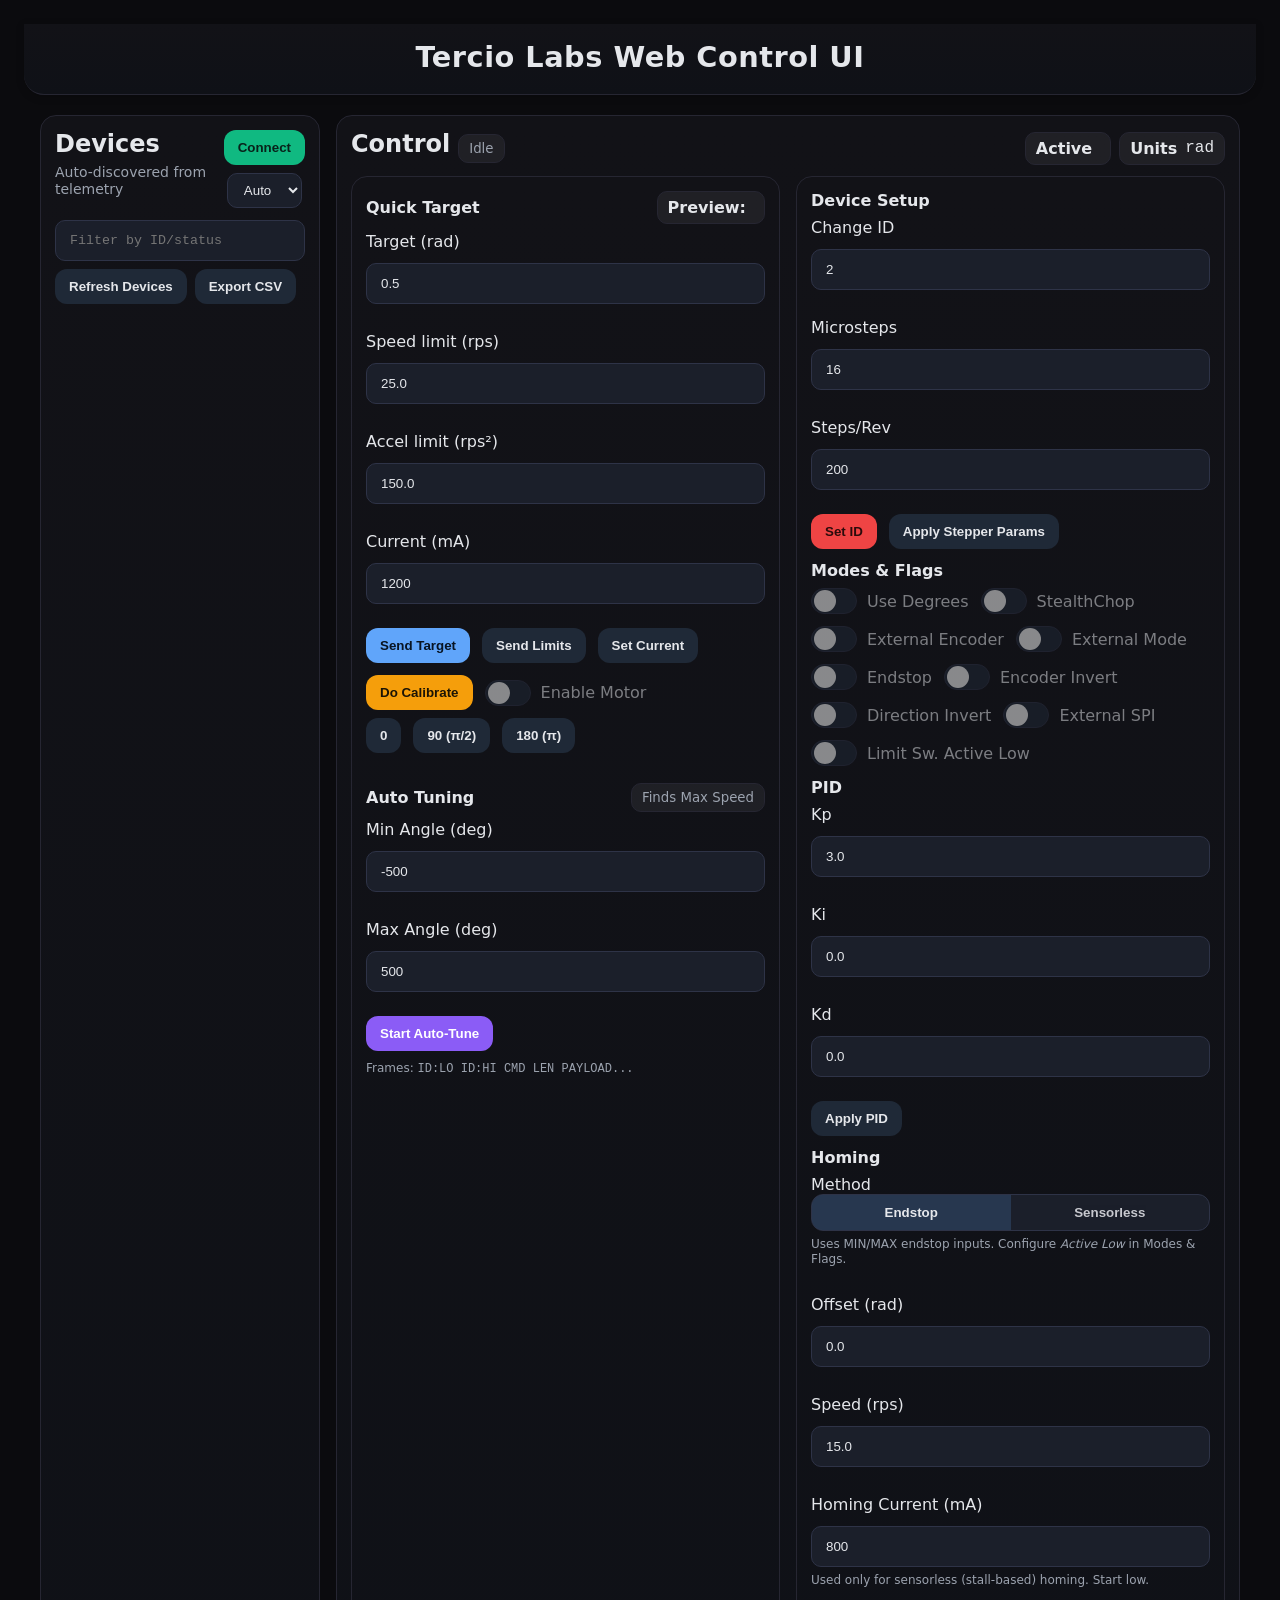
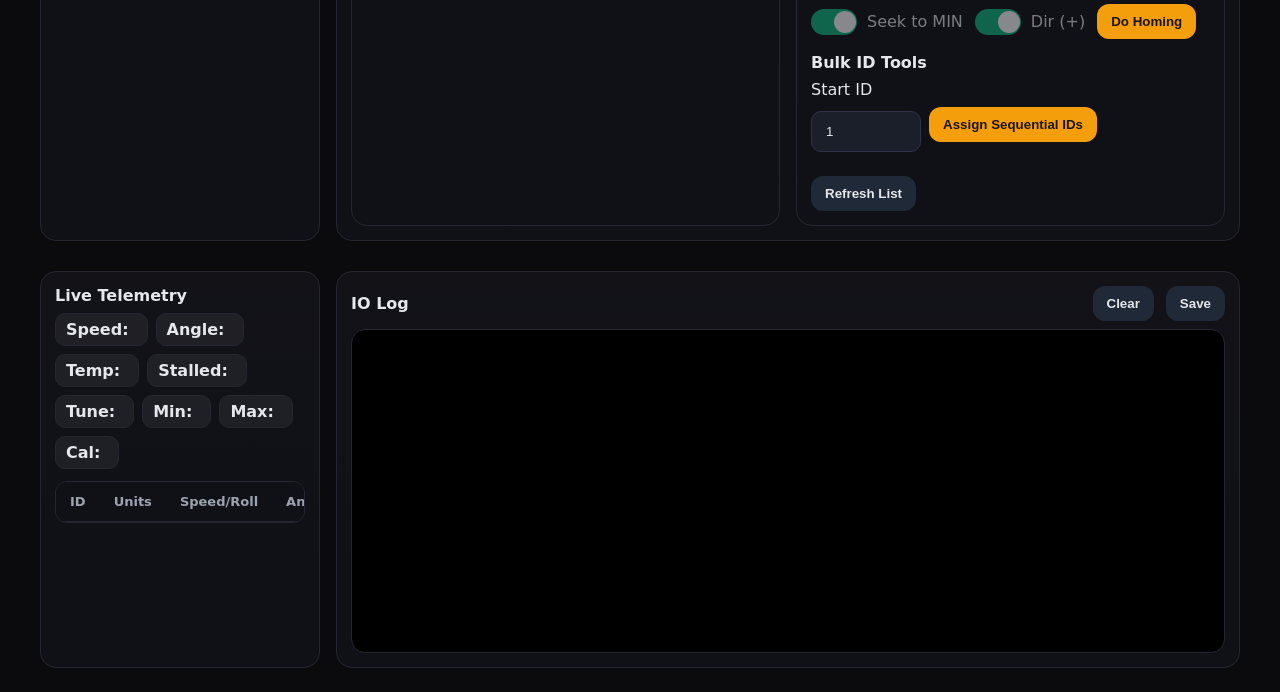
==== Firmware/Web_Server/Index.html @ c132668b "Major organization Update" ====
<!doctype html>
<html>

<head>
  <meta charset="utf-8">
  <title>Tercio Labs Multi-Motor IMU Control</title>
  <meta name="viewport" content="width=device-width,initial-scale=1">
  <style>
    :root {
      --bg: #0b0b0e;
      --fg: #e5e7eb;
      --card: #121217;
      --card2: #0f1117;
      --border: #262632;
      --muted: #9ca3af;
      --accent: #10b981;
      --accent-2: #60a5fa;
      --warn: #f59e0b;
      --danger: #ef4444;
      --purple: #8b5cf6;
      --switch-bg: #1f2937;
      --switch-on: #10b981;
      --switch-knob: #fff;
      --field-bg: #1b1f2a;
      --field-border: #2e3347;
      --btn-secondary-bg: #1f2937;
      --btn-secondary-fg: #e5e7eb;
      --row-bg: #0e111a;
      --log-bg: #000;
      --badge-bg: rgba(255, 255, 255, 0.06);
      --badge-fg: #e5e7eb;
    }

    /* THEME: DARK */
    :root[data-theme="dark"] {
      --bg: #0b0b0e;
      --fg: #e5e7eb;
      --card: #121217;
      --card2: #0f1117;
      --border: #262632;
      --muted: #9ca3af;
      --accent: #10b981;
      --accent-2: #60a5fa;
      --warn: #f59e0b;
      --danger: #ef4444;
      --field-bg: #1b1f2a;
      --field-border: #2e3347;
      --btn-secondary-bg: #1f2937;
      --btn-secondary-fg: #e5e7eb;
      --row-bg: #0e111a;
      --log-bg: #000;
      --badge-bg: rgba(255, 255, 255, 0.06);
      --badge-fg: #e5e7eb;
      --switch-bg: #1f2937;
      --switch-on: #10b981;
      --switch-knob: #fff;
    }

    /* THEME: LIGHT */
    :root[data-theme="light"] {
      --bg: #f7f8fc;
      --fg: #0f172a;
      --card: #ffffff;
      --card2: #f5f7fb;
      --border: #d7deea;
      --muted: #64748b;
      --accent: #059669;
      --accent-2: #2563eb;
      --warn: #d97706;
      --danger: #dc2626;
      --field-bg: #f3f6fb;
      --field-border: #d7deea;
      --btn-secondary-bg: #eef2f7;
      --btn-secondary-fg: #0f172a;
      --row-bg: #ffffff;
      --log-bg: #111;
      --badge-bg: rgba(15, 23, 42, 0.06);
      --badge-fg: #0f172a;
      --switch-bg: #e5e7eb;
      --switch-on: #059669;
      --switch-knob: #fff;
    }

    @media (prefers-color-scheme: light) {
      :root[data-theme="auto"] {
        color-scheme: light;
      }
    }

    @media (prefers-color-scheme: dark) {
      :root[data-theme="auto"] {
        color-scheme: dark;
      }
    }

    * {
      box-sizing: border-box;
    }

    html,
    body {
      max-width: 100%;
      overflow-x: hidden;
    }

    body {
      font-family: system-ui, -apple-system, "Segoe UI", Roboto, Arial;
      background: var(--bg);
      color: var(--fg);
      margin: 0;
      padding: 24px;
    }

    h2 {
      margin: 0 0 8px 0;
    }

    small {
      color: var(--muted);
    }

    .app {
      max-width: 1200px;
      margin: 0 auto;
      display: grid;
      grid-template-columns: 280px 1fr;
      gap: 16px;
    }

    @media (max-width:1024px) {
      .app {
        grid-template-columns: 1fr;
      }
    }

    .card {
      background: linear-gradient(180deg, var(--card), var(--card2));
      border: 1px solid var(--border);
      border-radius: 16px;
      padding: 14px;
    }

    .toolbar {
      display: flex;
      gap: 12px;
      align-items: center;
      flex-wrap: wrap;
    }

    .btn {
      background: var(--accent);
      border: 0;
      color: #08221a;
      padding: 10px 14px;
      border-radius: 12px;
      cursor: pointer;
      font-weight: 600;
    }

    .btn.secondary {
      background: var(--btn-secondary-bg);
      color: var(--btn-secondary-fg);
    }

    .btn.info {
      background: var(--accent-2);
      color: #081422;
    }

    .btn.warn {
      background: var(--warn);
      color: #1b1405;
    }

    .btn.danger {
      background: var(--danger);
      color: #2b0b0b;
    }

    .btn.magic {
      background: var(--purple);
      color: #fff;
    }

    .btn:disabled {
      opacity: .5;
      cursor: not-allowed;
    }

    input,
    select,
    textarea {
      background: var(--field-bg);
      border: 1px solid var(--field-border);
      color: var(--fg);
      border-radius: 10px;
      padding: 12px 14px;
    }

    .mono {
      font-family: ui-monospace, SFMono-Regular, Consolas, Monaco, monospace;
    }

    .split {
      display: grid;
      grid-template-columns: 1fr 1fr;
      gap: 16px;
    }

    @media (max-width:1024px) {
      .split {
        grid-template-columns: 1fr;
      }
    }

    .pill {
      background: var(--badge-bg);
      color: var(--badge-fg);
      border: 1px solid var(--border);
      border-radius: 10px;
      padding: 6px 10px;
      display: inline-flex;
      gap: 8px;
      align-items: center;
    }

    .hint {
      color: var(--muted);
      font-size: 12px;
    }

    .warnbar {
      background: #2a1111;
      border: 1px solid #6b1d1d;
      color: #ffd2d2;
      padding: 10px;
      border-radius: 10px;
      display: flex;
      gap: 10px;
      align-items: center;
      margin-bottom: 8px;
    }

    .warnbar.stall {
      background: #451a1a;
      border-color: #ef4444;
      color: #fca5a5;
      font-weight: bold;
    }

    .hidden {
      display: none !important;
    }

    /* Devices header layout */
    .dev-header2 {
      display: flex;
      justify-content: space-between;
      align-items: flex-start;
      gap: 16px;
      margin-bottom: 12px;
    }

    .dev-header2 .title {
      display: flex;
      flex-direction: column;
      gap: 6px;
    }

    .dev-header2 .title h2 {
      margin: 0;
    }

    .dev-header2 .title .sub {
      color: var(--muted);
      font-size: 14px;
      line-height: 1.2;
    }

    .dev-header2 .controls {
      display: flex;
      flex-direction: column;
      align-items: center;
      gap: 8px;
    }

    .dev-header2 .controls select {
      padding: 8px 12px;
      border-radius: 10px;
    }

    @media (max-width:700px) {
      .dev-header2 {
        flex-direction: column;
        align-items: stretch;
      }

      .dev-header2 .controls {
        flex-wrap: wrap;
      }
    }

    .search {
      display: flex;
      gap: 8px;
      flex-wrap: wrap;
    }

    .dev-list {
      display: flex;
      flex-direction: column;
      gap: 8px;
      max-height: 60vh;
      overflow: auto;
    }

    .dev-item {
      border: 1px solid var(--border);
      background: var(--row-bg);
      border-radius: 12px;
      padding: 10px;
      display: grid;
      grid-template-columns: auto 1fr auto;
      gap: 10px;
      align-items: center;
      cursor: pointer;
    }

    .dev-item.active {
      outline: 2px solid var(--accent);
    }

    .dev-item.stalled {
      outline: 2px solid var(--danger);
    }

    .dev-item:focus {
      outline: 2px solid var(--accent-2);
    }

    .dev-tags {
      display: flex;
      gap: 6px;
      flex-wrap: wrap;
    }

    .tag {
      font-size: 11px;
      padding: 3px 6px;
      border-radius: 999px;
      border: 1px solid var(--border);
      background: var(--badge-bg);
      color: var(--badge-fg);
    }

    .tag.warn {
      border-color: #6b1d1d;
      background: #2a1111;
      color: #ffd2d2;
    }

    .section-title {
      display: flex;
      align-items: center;
      justify-content: space-between;
      margin-bottom: 8px;
      gap: 10px;
    }

    .grid {
      display: grid;
      grid-template-columns: repeat(auto-fit, minmax(220px, 1fr));
      gap: 12px;
    }

    .row {
      display: flex;
      gap: 8px;
      align-items: center;
      flex-wrap: wrap;
    }

    #log {
      background: var(--log-bg);
      border: 1px solid var(--border);
      border-radius: 14px;
      height: 36vh;
      overflow: auto;
      padding: 12px;
      white-space: pre-wrap;
      word-break: break-word;
      overflow-wrap: anywhere;
    }

    .toggle {
      display: flex;
      align-items: center;
      gap: 10px;
      user-select: none;
      cursor: pointer;
    }

    .toggle input {
      position: absolute;
      opacity: 0;
      pointer-events: none;
    }

    .switch {
      width: 46px;
      height: 26px;
      background: var(--switch-bg);
      border: 1px solid var(--field-border);
      border-radius: 999px;
      position: relative;
      transition: .2s;
    }

    .knob {
      width: 22px;
      height: 22px;
      background: #fff;
      border-radius: 50%;
      position: absolute;
      top: 50%;
      left: 2px;
      transform: translateY(-50%);
      transition: left .2s;
    }

    .toggle input:checked+.switch {
      background: var(--switch-on);
      border-color: transparent;
    }

    .toggle input:checked+.switch .knob {
      left: 22px;
    }

    /* Disabled state visual for toggles */
    .gated input:disabled+.switch {
      opacity: 0.5;
      cursor: not-allowed;
    }

    .gated input:disabled+.switch+span {
      opacity: 0.5;
    }

    /* TABLE FIXES */
    .table-container {
      width: 100%;
      overflow-x: auto;
      /* Enable horizontal scroll */
      border: 1px solid var(--border);
      border-radius: 12px;
      background: var(--row-bg);
    }

    table {
      width: 100%;
      border-collapse: separate;
      border-spacing: 0;
      min-width: 800px;
      /* Force width */
    }

    td,
    th {
      font-size: 13px;
      text-align: left;
      padding: 12px 14px;
      border-bottom: 1px solid var(--border);
      white-space: nowrap;
      /* Prevent wrap */
    }

    th {
      background: var(--card2);
      font-weight: 600;
      color: var(--muted);
    }

    tr:last-child td {
      border-bottom: 0;
    }

    tr:hover {
      background: rgba(255, 255, 255, 0.02);
    }

    label:not(.toggle) {
      display: block !important;
      margin: 0 0 16px !important;
    }

    label:not(.toggle) input,
    label:not(.toggle) select,
    label:not(.toggle) textarea {
      display: block;
      width: 100%;
      margin-top: 12px !important;
    }

    .label-inline {
      display: inline;
    }

    .brand-header {
      text-align: center;
      padding: 16px 0 20px 0;
      border-bottom: 1px solid var(--border);
      margin-bottom: 20px;
      background: linear-gradient(180deg, var(--card), var(--card2));
      border-radius: 0 0 20px 20px;
      box-shadow: 0 2px 8px rgba(0, 0, 0, 0.2);
    }

    .brand-header h1 {
      margin: 0;
      font-size: 1.8rem;
      font-weight: 700;
      letter-spacing: 0.5px;
      color: var(--fg);
    }

    /* IMU 3D Visualization */
    .imu-scene {
      width: 200px;
      height: 160px;
      perspective: 800px;
      margin: 20px auto;
      display: flex;
      align-items: center;
      justify-content: center;
      position: relative;
    }

    .cube {
      width: 0;
      height: 0;
      position: absolute;
      top: 50%;
      left: 50%;
      transform-style: preserve-3d;
    }

    .cube-face {
      position: absolute;
      box-sizing: border-box;
      background: #1f2937;
      border: 1px solid #4b5563;
      backface-visibility: hidden;
      display: flex;
      align-items: center;
      justify-content: center;
      color: #9ca3af;
      font-size: 10px;
      box-shadow: inset 0 0 10px rgba(0, 0, 0, 0.5);
    }

    /* Top/Bottom: 120x120 */
    .face-top,
    .face-bottom {
      width: 120px;
      height: 120px;
      margin: -60px 0 0 -60px;
    }

    /* Sides: 120x20 */
    .face-front,
    .face-back,
    .face-left,
    .face-right {
      width: 120px;
      height: 20px;
      margin: -10px 0 0 -60px;
    }

    .face-top {
      transform: rotateX(90deg) translateZ(10px);
      background: #111827;
      border: 1px solid var(--accent);
    }

    .face-bottom {
      transform: rotateX(-90deg) translateZ(10px);
      background: #000;
    }

    .face-front {
      transform: translateZ(60px);
      background: #374151;
    }

    .face-back {
      transform: rotateY(180deg) translateZ(60px);
      background: #374151;
    }

    .face-right {
      transform: rotateY(90deg) translateZ(60px);
      background: #374151;
    }

    .face-left {
      transform: rotateY(-90deg) translateZ(60px);
      background: #374151;
    }

    .face-top::after {
      content: "▲";
      font-size: 40px;
      color: var(--accent);
      opacity: 0.8;
    }

    /* AXIS GIZMO */
    .axis {
      position: absolute;
      top: 0;
      left: 0;
      transform-origin: 0 0;
      pointer-events: none;
    }

    .axis-x {
      width: 150px;
      height: 2px;
      background: #ef4444;
      transform: rotateY(0deg);
    }

    .axis-x::after {
      content: "X";
      color: #ef4444;
      position: absolute;
      right: -15px;
      top: -7px;
      font-weight: bold;
      font-size: 12px;
    }

    .axis-y {
      width: 150px;
      height: 2px;
      background: #10b981;
      transform: rotateY(-90deg);
    }

    .axis-y::after {
      content: "Y";
      color: #10b981;
      position: absolute;
      right: -15px;
      top: -7px;
      font-weight: bold;
      font-size: 12px;
    }

    .axis-z {
      width: 100px;
      height: 2px;
      background: #3b82f6;
      transform: rotateZ(-90deg);
    }

    .axis-z::after {
      content: "Z";
      color: #3b82f6;
      position: absolute;
      right: -15px;
      top: -7px;
      font-weight: bold;
      font-size: 12px;
    }

    .imu-stat-grid {
      display: grid;
      grid-template-columns: repeat(3, 1fr);
      gap: 10px;
      text-align: center;
      margin-top: 20px;
    }

    .imu-stat-box {
      background: var(--badge-bg);
      border: 1px solid var(--border);
      border-radius: 8px;
      padding: 8px;
    }

    .imu-stat-box div:first-child {
      color: var(--muted);
      font-size: 12px;
      margin-bottom: 4px;
    }

    .imu-stat-box div:last-child {
      font-family: monospace;
      font-weight: bold;
      font-size: 14px;
    }

    /* HOMING MODE CARD */
    .seg {
      display: inline-flex;
      border: 1px solid var(--field-border);
      background: var(--field-bg);
      border-radius: 12px;
      overflow: hidden;
      width: 100%;
    }

    .seg button {
      flex: 1;
      padding: 10px 10px;
      border: 0;
      background: transparent;
      color: var(--fg);
      cursor: pointer;
      font-weight: 700;
      opacity: 0.85;
    }

    .seg button.active {
      background: rgba(96, 165, 250, 0.18);
      color: var(--fg);
      opacity: 1;
    }

    .seg-hint {
      margin-top: 6px;
      font-size: 12px;
      color: var(--muted);
      line-height: 1.25;
    }

    .inline-warn {
      margin-top: 10px;
      padding: 10px;
      border-radius: 10px;
      border: 1px solid #6b1d1d;
      background: #2a1111;
      color: #ffd2d2;
      font-size: 12px;
    }
  </style>
</head>

<body>

  <header class="brand-header">
    <h1>Tercio Labs <span>Web Control UI</span></h1>
  </header>

  <div class="app">
    <div class="card">
      <div class="dev-header2">
        <div class="title">
          <h2>Devices</h2>
          <span class="sub">Auto-discovered from telemetry</span>
        </div>
        <div class="controls">
          <button id="btnConnect" class="btn">Connect</button>
          <select id="selTheme" title="Theme">
            <option value="auto">Auto</option>
            <option value="light">Light</option>
            <option value="dark">Dark</option>
          </select>
        </div>
      </div>
      <div class="search">
        <input id="devSearch" placeholder="Filter by ID/status" class="mono" style="flex:1">
        <button id="btnRefreshDevices" class="btn secondary">Refresh Devices</button>
        <button id="btnExport" class="btn secondary">Export CSV</button>
      </div>
      <div id="devList" class="dev-list" style="margin-top:10px"></div>
    </div>

    <div class="card">
      <div class="section-title">
        <div class="row">
          <h2>Control</h2>
          <div id="status" class="pill"><small>Idle</small></div>
        </div>
        <div class="row">
          <div class="pill"><b>Active</b> <span id="activeId" class="mono"></span></div>
          <div id="imuTag" class="pill hidden" style="background:var(--purple); color:#fff">IMU</div>
          <div id="motorUnitsTag" class="pill"><b>Units</b> <span id="activeUnits" class="mono">rad</span></div>
        </div>
      </div>

      <div id="stallWarn" class="warnbar stall hidden">
        <span><b>MOTOR STALLED!</b> Send a new target angle or use Auto-Tune to recover.</span>
      </div>

      <div id="calibWarn" class="warnbar hidden">
        <b> Not calibrated.</b> Run <i>Do Calibrate</i> on this device.
      </div>

      <div class="split" style="margin-top:10px">
        <!-- IMU CONTROLS -->
        <div class="card">
          <div id="imuControls" class="hidden">
            <div class="section-title">
              <h3 style="margin:0;font-size:16px">IMU Orientation</h3>
              <button id="btnImuZero" class="btn info" style="padding:4px 8px; font-size:12px">Zero Orientation</button>
            </div>

            <div class="imu-scene">
              <div class="cube" id="imuCube">
                <div class="cube-face face-front"></div>
                <div class="cube-face face-back"></div>
                <div class="cube-face face-right"></div>
                <div class="cube-face face-left"></div>
                <div class="cube-face face-top"></div>
                <div class="cube-face face-bottom"></div>
                <div class="axis axis-x"></div>
                <div class="axis axis-y"></div>
                <div class="axis axis-z"></div>
              </div>
            </div>

            <div class="imu-stat-grid">
              <div class="imu-stat-box">
                <div>Roll</div>
                <div id="valRoll">0.00</div>
              </div>
              <div class="imu-stat-box">
                <div>Pitch</div>
                <div id="valPitch">0.00</div>
              </div>
              <div class="imu-stat-box">
                <div>Yaw</div>
                <div id="valYaw">0.00</div>
              </div>
              <div class="imu-stat-box">
                <div>Acc X</div>
                <div id="valAx">0.00</div>
              </div>
              <div class="imu-stat-box">
                <div>Acc Y</div>
                <div id="valAy">0.00</div>
              </div>
              <div class="imu-stat-box">
                <div>Acc Z</div>
                <div id="valAz">0.00</div>
              </div>
            </div>
          </div>

          <!-- MOTOR CONTROLS -->
          <div id="motorControls">
            <div class="section-title">
              <h3 style="margin:0;font-size:16px">Quick Target</h3>
              <div class="pill"><b>Preview:</b> <span id="preview" class="mono"></span></div>
            </div>
            <div class="grid">
              <label><span class="label-inline">Target (<span id="targetUnits">rad</span>)</span>
                <input type="number" id="inTarget" step="0.001" value="0.5"></label>

              <label>Speed limit (rps)<input type="number" id="inRps" step="0.01" value="25.0"></label>
              <label>Accel limit (rps²)<input type="number" id="inRps2" step="0.1" value="150.0"></label>
              <label>Current (mA)<input type="number" id="inmA" step="1" value="1200"></label>
            </div>
            <div class="toolbar" style="margin-top:8px">
              <button id="btnSendTarget" class="btn info gated">Send Target</button>
              <button id="btnSendLimits" class="btn secondary gated">Send Limits</button>
              <button id="btnSetCurrent" class="btn secondary gated">Set Current</button>
              <button id="btnCal" class="btn warn gated">Do Calibrate</button>
              <label class="toggle gated"><input id="tglEnable" type="checkbox"><span class="switch"><span
                    class="knob"></span></span><span>Enable Motor</span></label>
            </div>

            <div class="toolbar" style="margin-top:8px">
              <button id="btn0" class="btn secondary gated">0</button>
              <button id="btn90" class="btn secondary gated">90 (π/2)</button>
              <button id="btn180" class="btn secondary gated">180 (π)</button>
            </div>

            <div class="section-title" style="margin-top:20px; border-top:1px solid var--border; padding-top:10px">
              <h3 style="margin:0;font-size:16px">Auto Tuning</h3>
              <div class="pill"><small>Finds Max Speed</small></div>
            </div>
            <div class="grid">
              <label>Min Angle (deg)<input type="number" id="inTuneMin" value="-500"></label>
              <label>Max Angle (deg)<input type="number" id="inTuneMax" value="500"></label>
            </div>
            <div class="toolbar" style="margin-top:8px">
              <button id="btnAutoTune" class="btn magic gated">Start Auto-Tune</button>
            </div>
            <div class="hint" style="margin-top:10px">Frames: <span class="mono">ID:LO ID:HI CMD LEN PAYLOAD...</span>
            </div>
          </div>
        </div>

        <div class="card">
          <div class="section-title">
            <h3 style="margin:0;font-size:16px">Device Setup</h3>
          </div>
          <div class="grid">
            <label>Change ID<input id="newId" type="number" min="0" max="2047" value="2"></label>
            <div class="motor-specific"><label>Microsteps<input id="ms" type="number" min="1" value="16"></label></div>
            <div class="motor-specific"><label>Steps/Rev<input id="spr" type="number" min="1" value="200"></label></div>
          </div>
          <div class="toolbar" style="margin-top:8px">
            <button id="btnApplyID" class="btn danger gated">Set ID</button>
            <button id="btnApplyStepper" class="btn secondary gated motor-specific">Apply Stepper Params</button>
          </div>

          <div class="section-title motor-specific" style="margin-top:12px">
            <h3 style="margin:0;font-size:16px">Modes & Flags</h3>
          </div>
          <div class="toolbar motor-specific" style="flex-wrap:wrap">
            <label class="toggle gated"><input id="tglUnitsDeg" type="checkbox"><span class="switch"><span
                  class="knob"></span></span><span>Use Degrees</span></label>
            <label class="toggle gated"><input id="tglStealth" type="checkbox"><span class="switch"><span
                  class="knob"></span></span><span>StealthChop</span></label>
            <label class="toggle gated"><input id="tglExtEnc" type="checkbox"><span class="switch"><span
                  class="knob"></span></span><span>External Encoder</span></label>
            <label class="toggle gated"><input id="tglExtMode" type="checkbox"><span class="switch"><span
                  class="knob"></span></span><span>External Mode</span></label>
            <label class="toggle gated"><input id="tglEndstop" type="checkbox"><span class="switch"><span
                  class="knob"></span></span><span>Endstop</span></label>
            <label class="toggle gated"><input id="tglEncInvert" type="checkbox"><span class="switch"><span
                  class="knob"></span></span><span>Encoder Invert</span></label>
            <label class="toggle gated"><input id="tglDirInvert" type="checkbox"><span class="switch"><span
                  class="knob"></span></span><span>Direction Invert</span></label>
            <label class="toggle gated"><input id="tglExtSPI" type="checkbox"><span class="switch"><span
                  class="knob"></span></span><span>External SPI</span></label>
            <label class="toggle gated"><input id="tglLimitActiveLow" type="checkbox"><span class="switch"><span
                  class="knob"></span></span><span>Limit Sw. Active Low</span></label>
          </div>

          <div class="section-title motor-specific" style="margin-top:12px">
            <h3 style="margin:0;font-size:16px">PID</h3>
          </div>
          <div class="grid motor-specific">
            <label>Kp<input id="pidKp" type="number" step="0.001" value="3.0"></label>
            <label>Ki<input id="pidKi" type="number" step="0.001" value="0.0"></label>
            <label>Kd<input id="pidKd" type="number" step="0.001" value="0.0"></label>
          </div>
          <div class="toolbar motor-specific" style="margin-top:8px">
            <button id="btnApplyPID" class="btn secondary gated">Apply PID</button>
          </div>

          <div class="section-title motor-specific" style="margin-top:12px">
            <h3 style="margin:0;font-size:16px">Homing</h3>
          </div>
          <div>
            <!-- HOMING UX UPDATE -->
            <div class="grid motor-specific">
              <label>Method
                <div class="seg" role="tablist" aria-label="Homing mode">
                  <button id="homeModeLimit" type="button" class="active" aria-selected="true">Endstop</button>
                  <button id="homeModeSensorless" type="button" aria-selected="false">Sensorless</button>
                </div>
                <div class="seg-hint" id="homeModeHint">
                  Uses MIN/MAX endstop inputs. Configure <i>Active Low</i> in Modes & Flags.
                </div>
              </label>

              <label>Offset (rad)<input id="homeOffset" type="number" step="0.001" value="0.0"></label>
              <label>Speed (rps)<input id="homeSpeed" type="number" step="0.01" value="15.0"></label>

              <!-- NEW homing current -->
              <label id="homeCurrentWrap">Homing Current (mA)
                <input id="homeCurrent" type="number" step="1" min="0" value="800">
                <div class="seg-hint">Used only for sensorless (stall-based) homing. Start low.</div>
              </label>
            </div>

            <div class="toolbar motor-specific" style="flex-wrap:wrap">
              <label class="toggle gated" id="homeUseMinWrap"><input id="homeUseMin" type="checkbox" checked><span
                  class="switch"><span class="knob"></span></span><span>Seek to MIN</span></label>
              <!-- Direction used by wire struct regardless -->
              <label class="toggle gated"><input id="homeDirPlus" type="checkbox" checked><span class="switch"><span
                    class="knob"></span></span><span>Dir (+)</span></label>

              <button id="btnDoHome" class="btn warn gated">Do Homing</button>
            </div>
          </div>

          <div class="section-title" style="margin-top:14px">
            <h3 style="margin:0;font-size:16px">Bulk ID Tools</h3>
          </div>
          <div class="row">
            <label>Start ID <input id="bulkStart" type="number" min="0" max="2047" value="1"
                style="width:110px"></label>
            <button id="btnSequential" class="btn warn">Assign Sequential IDs</button>
            <button id="btnRefreshList" class="btn secondary">Refresh List</button>
          </div>

        </div>
      </div>
    </div>

    <div class="card" style="margin-top:14px">
      <div class="section-title">
        <h3 style="margin:0;font-size:16px">Live Telemetry</h3>
      </div>
      <div class="row">
        <div class="pill"><b>Speed:</b> <span id="tlmSpeed" class="mono"></span></div>
        <div class="pill"><b>Angle:</b> <span id="tlmAngle" class="mono"></span></div>
        <div class="pill"><b>Temp:</b> <span id="tlmTemp" class="mono"></span></div>
        <div class="pill"><b>Stalled:</b> <span id="tlmStalled" class="mono"></span></div>
        <div class="pill"><b>Tune:</b> <span id="tlmTune" class="mono"></span></div>
        <div class="pill"><b>Min:</b> <span id="tlmMin" class="mono"></span></div>
        <div class="pill"><b>Max:</b> <span id="tlmMax" class="mono"></span></div>
        <div class="pill"><b>Cal:</b> <span id="tlmCal" class="mono"></span></div>
      </div>
      <div class="table-container" style="margin-top: 12px;">
        <table>
          <thead>
            <tr>
              <th>ID</th>
              <th>Units</th>
              <th>Speed/Roll</th>
              <th>Angle/Pitch</th>
              <th>Temp/Yaw</th>
              <th>Stalled</th>
              <th>Tune</th>
              <th>Min</th>
              <th>Max</th>
              <th>Cal</th>
              <th>Last seen</th>
            </tr>
          </thead>
          <tbody id="tblBodies"></tbody>
        </table>
      </div>
    </div>

    <div class="card" style="margin-top:14px">
      <div class="section-title">
        <h3 style="margin:0;font-size:16px">IO Log</h3>
        <div class="toolbar">
          <button id="btnClear" class="btn secondary">Clear</button>
          <button id="btnSave" class="btn secondary">Save</button>
        </div>
      </div>
      <div id="log"></div>
    </div>
  </div>

  <script>
    const $ = id => document.getElementById(id);
    const clamp11 = n => Math.max(0, Math.min(0x7FF, n | 0));
    const hex2 = b => b.toString(16).toUpperCase().padStart(2, '0');
    const bytesHex = u8 => Array.from(u8).map(hex2).join(' ');
    // Floats
    const u8 = v => new Uint8Array([v & 0xFF]);
    const u16le = v => new Uint8Array([v & 0xFF, (v >> 8) & 0xFF]);
    const f32le = f => {
      const b = new ArrayBuffer(4);
      new DataView(b).setFloat32(0, Number(f) || 0, true);
      return new Uint8Array(b);
    };

    const CMD = {
      TARGET_ANGLE: 0x01, SET_CURRENT_MA: 0x02, SET_SPEED_LIMIT: 0x03, SET_PID: 0x04,
      SET_ID: 0x05, SET_MICROSTEPS: 0x06, SET_STEALTHCHOP: 0x07, SET_EXT_MODE: 0x08,
      SET_UNITS: 0x09, SET_ENC_INVERT: 0x0A, SET_ENABLED: 0x0B, SET_STEPS_PER_REV: 0x0C,
      DO_CALIBRATE: 0x0D, DO_HOMING: 0x0E, SET_ENDSTOP: 0x0F, SET_EXT_ENCODER: 0x10,
      SET_ACCEL_LIMIT: 0x11, SET_DIR_INVERT: 0x12, SET_EXT_SPI: 0x13, DO_AUTO_TUNE: 0x14,
      SET_LIMITSWITCH_ACTIVELOW: 0x15, // New command
      TELEMETRY: 0x01, IMU_TELEMETRY: 0x02, IMU_SET_ID: 0xA1, RESET_ORIENT: 0xA2
    };

    const TUNESTATES = ["Idle", "Prep", "Fwd", "Bwd", "Inc", "Done"];

    const header = (id, cmd, len) => new Uint8Array([id & 0xFF, (id >> 8) & 0xFF, cmd, len]);

    const frame = {
      target: (id, val) => {
        const p = f32le(val);
        const h = header(id, CMD.TARGET_ANGLE, p.length);
        const o = new Uint8Array(h.length + p.length);
        o.set(h, 0); o.set(p, h.length);
        return o;
      },
      speed: (id, rps) => {
        const p = f32le(rps);
        const h = header(id, CMD.SET_SPEED_LIMIT, p.length);
        const o = new Uint8Array(h.length + p.length);
        o.set(h, 0); o.set(p, h.length);
        return o;
      },
      accel: (id, a) => {
        const p = f32le(a);
        const h = header(id, CMD.SET_ACCEL_LIMIT, p.length);
        const o = new Uint8Array(h.length + p.length);
        o.set(h, 0); o.set(p, h.length);
        return o;
      },
      current: (id, ma) => {
        const p = u16le(ma);
        const h = header(id, CMD.SET_CURRENT_MA, p.length);
        const o = new Uint8Array(h.length + p.length);
        o.set(h, 0); o.set(p, h.length);
        return o;
      },
      // UPDATED ID LOGIC: Handles IMU 3-byte vs Motor 2-byte
      setId: (id, nid, isImu = false) => {
        if (isImu) {
          const p = new Uint8Array(2); // IMU uses 2 byte payload for SetID too usually? 
          // Assuming standard behavior, let's stick to u16le unless IMU is special.
          // Actually in your python code it was u16.
          // Let's use u16le for both to be safe.
          const safe = clamp11(nid);
          const p2 = u16le(safe);
          // IMU cmd A1
          const h = header(id, CMD.IMU_SET_ID, p2.length);
          const o = new Uint8Array(h.length + p2.length);
          o.set(h, 0); o.set(p2, h.length);
          return o;
        } else {
          const p = u16le(clamp11(nid));
          const h = header(id, CMD.SET_ID, p.length);
          const o = new Uint8Array(h.length + p.length);
          o.set(h, 0); o.set(p, h.length);
          return o;
        }
      },
      microsteps: (id, n) => {
        const p = u16le(n);
        const h = header(id, CMD.SET_MICROSTEPS, p.length);
        const o = new Uint8Array(h.length + p.length);
        o.set(h, 0); o.set(p, h.length);
        return o;
      },
      stepsPerRev: (id, n) => {
        const p = u16le(n);
        const h = header(id, CMD.SET_STEPS_PER_REV, p.length);
        const o = new Uint8Array(h.length + p.length);
        o.set(h, 0); o.set(p, h.length);
        return o;
      },
      bool1: (id, cmd, on) => {
        const p = u8(on ? 1 : 0);
        const h = header(id, cmd, p.length);
        const o = new Uint8Array(h.length + p.length);
        o.set(h, 0); o.set(p, h.length);
        return o;
      },
      pid: (id, kp, ki, kd) => {
        const p = new Uint8Array(12);
        p.set(f32le(kp), 0);
        p.set(f32le(ki), 4);
        p.set(f32le(kd), 8);
        const h = header(id, CMD.SET_PID, p.length);
        const o = new Uint8Array(h.length + p.length);
        o.set(h, 0); o.set(p, h.length);
        return o;
      },
      calibrate: (id) => header(id, CMD.DO_CALIBRATE, 0),
      // uint8 useMINTrigger; uint8 sensorlessHoming; uint16 homingCurrent; float offset; uint8 activeLow; float speed; uint8 direction;
      homing: (id, { useMINTrigger, sensorlessHoming, homingCurrent, offset, activeLow, speed, direction }) => {
        const p = new Uint8Array(14);
        p[0] = useMINTrigger ? 1 : 0;
        p[1] = sensorlessHoming ? 1 : 0;
        p.set(u16le(parseInt(homingCurrent, 10) || 0), 2);
        p.set(f32le(offset), 4);
        p[8] = activeLow ? 1 : 0;
        p.set(f32le(speed), 9);
        p[13] = direction ? 1 : 0;
        const h = header(id, CMD.DO_HOMING, p.length);
        const o = new Uint8Array(h.length + p.length);
        o.set(h, 0); o.set(p, h.length);
        return o;
      },
      autoTune: (id, min, max) => {
        const p = new Uint8Array(8);
        p.set(f32le(min), 0);
        p.set(f32le(max), 4);
        const h = header(id, CMD.DO_AUTO_TUNE, p.length);
        const o = new Uint8Array(h.length + p.length);
        o.set(h, 0); o.set(p, h.length);
        return o;
      },
      resetOrient: (id) => header(id, CMD.RESET_ORIENT, 0),
    };

    /* THEME global */
    const selTheme = $('selTheme');
    const THEME_KEY = 'tercio_theme_global';

    const applyTheme = (t) => {
      document.documentElement.setAttribute('data-theme', t);
    };
    const saveTheme = (t) => {
      try { localStorage.setItem(THEME_KEY, t); } catch (e) { }
    };
    const loadTheme = () => {
      try { return localStorage.getItem(THEME_KEY) || 'auto'; } catch (e) { return 'auto'; }
    };

    selTheme.value = loadTheme();
    applyTheme(selTheme.value);

    selTheme.addEventListener('change', () => {
      const t = selTheme.value;
      applyTheme(t);
      saveTheme(t);
    });

    /* UI refs */
    const devListEl = $('devList'), devSearch = $('devSearch');
    const statusEl = $('status'), previewEl = $('preview');
    const activeIdEl = $('activeId'), activeUnitsEl = $('activeUnits'), targetUnitsEl = $('targetUnits');
    const motorUnitsTag = $('motorUnitsTag'), imuTag = $('imuTag');
    const motorControls = $('motorControls'), imuControls = $('imuControls'), imuCube = $('imuCube');

    const inTarget = $('inTarget'), inRps = $('inRps'), inRps2 = $('inRps2'), inmA = $('inmA');
    const inTuneMin = $('inTuneMin'), inTuneMax = $('inTuneMax');
    const tglEnable = $('tglEnable');
    const newIdEl = $('newId'), msEl = $('ms'), sprEl = $('spr');

    const tglUnitsDeg = $('tglUnitsDeg'), tglStealth = $('tglStealth'), tglExtEnc = $('tglExtEnc'),
      tglExtMode = $('tglExtMode'), tglEndstop = $('tglEndstop'), tglEncInvert = $('tglEncInvert'),
      tglDirInvert = $('tglDirInvert'), tglExtSPI = $('tglExtSPI'), tglLimitActiveLow = $('tglLimitActiveLow');

    const pidKp = $('pidKp'), pidKi = $('pidKi'), pidKd = $('pidKd');

    // Homing UI refs updated
    const homeOffset = $('homeOffset'), homeSpeed = $('homeSpeed');
    const homeUseMin = $('homeUseMin');
    const homeDirPlus = $('homeDirPlus');
    const homeCurrent = $('homeCurrent');
    const homeModeLimit = $('homeModeLimit'), homeModeSensorless = $('homeModeSensorless');
    const homeModeHint = $('homeModeHint');
    const homeUseMinWrap = $('homeUseMinWrap');
    const homeCurrentWrap = $('homeCurrentWrap');

    const tlmSpeed = $('tlmSpeed'), tlmAngle = $('tlmAngle'), tlmTemp = $('tlmTemp'),
      tlmMin = $('tlmMin'), tlmMax = $('tlmMax'), tlmCal = $('tlmCal'), tlmStalled = $('tlmStalled'),
      tlmTune = $('tlmTune');
    const tblBodies = $('tblBodies');
    const logEl = $('log');
    const stallWarn = $('stallWarn'), calibWarn = $('calibWarn');

    // IMU Vals
    const valRoll = $('valRoll'), valPitch = $('valPitch'), valYaw = $('valYaw');
    const valAx = $('valAx'), valAy = $('valAy'), valAz = $('valAz');

    const setStatus = (txt) => statusEl.innerHTML = `<small>${txt}</small>`;
    const logLine = (p, buf, color) => {
      const time = new Date().toLocaleTimeString();
      const text = (buf instanceof Uint8Array) ? bytesHex(buf) : String(buf);
      const div = document.createElement('div');
      div.innerHTML = `<span style="color:#9ca3af">[${time}]</span> <b style="color:${color}">${p}</b> ${text}`;
      logEl.appendChild(div);
      logEl.scrollTop = logEl.scrollHeight;
    };
    const logTx = (u8arr) => logLine('->', u8arr, '#60a5fa');
    const logInfo = (t) => logLine('::', t, '#f59e0b');

    /* App state */
    const store = { devices: new Map(), tiles: new Map(), activeId: null, lastCfgReqId: null };

    // Homing mode state
    let homingMode = 'limit'; // 'limit' | 'sensorless'

    function setHomingMode(mode) {
      homingMode = mode;
      const isSensorless = (mode === 'sensorless');

      homeModeLimit.classList.toggle('active', !isSensorless);
      homeModeSensorless.classList.toggle('active', isSensorless);

      homeModeLimit.setAttribute('aria-selected', !isSensorless ? 'true' : 'false');
      homeModeSensorless.setAttribute('aria-selected', isSensorless ? 'true' : 'false');

      homeUseMinWrap.classList.toggle('hidden', isSensorless); // not relevant for sensorless UX
      homeCurrentWrap.classList.toggle('hidden', !isSensorless); // only relevant for sensorless

      homeModeHint.innerHTML = isSensorless
        ? `Uses stall detection. Homing current is applied during seek.`
        : `Uses MIN/MAX endstop inputs. Configure <i>Active Low</i> in Modes & Flags.`;
    }

    homeModeLimit.addEventListener('click', () => setHomingMode('limit'));
    homeModeSensorless.addEventListener('click', () => setHomingMode('sensorless'));
    setHomingMode('limit');

    /* Tiles */
    function makeTile(id, st) {
      const root = document.createElement('div');
      root.className = 'dev-item';
      root.tabIndex = 0;
      root.dataset.id = String(id);
      root.setAttribute('role', 'button');
      root.setAttribute('aria-selected', 'false');
      root.innerHTML = `
      <div class="mono" id="txt">0x${id.toString(16).toUpperCase()}</div>
      <div class="dev-tags">
        <span class="tag unit">${st.units === 1 ? 'deg' : 'rad'}</span>
        <span class="tag spd">${(st.speed != null ? st.speed.toFixed(2) : '--')}</span>
        <span class="tag ang">${(st.angle != null ? st.angle.toFixed(2) : '--')}</span>
        <span class="tag tmp">T:${(st.temp != null ? st.temp.toFixed(1) : '--')}</span>
        <span class="tag cal ${!st.cal ? 'warn' : ''}">${st.cal ? 'CAL' : 'UNCAL'}</span>
      </div>
      <div class="mono ts" style="opacity:.7">${st.ts ? new Date(st.ts).toLocaleTimeString() : '--'}</div>
    `;
      const focus = () => setActive(id);
      root.onclick = focus;
      root.onkeydown = (e) => { if (e.key === 'Enter') { e.key; e.preventDefault(); focus(); } };
      devListEl.appendChild(root);

      const fields = {
        root,
        unit: root.querySelector('.unit'),
        spd: root.querySelector('.spd'),
        ang: root.querySelector('.ang'),
        tmp: root.querySelector('.tmp'),
        cal: root.querySelector('.cal'),
        ts: root.querySelector('.ts'),
        idtxt: root.querySelector('#txt')
      };
      store.tiles.set(id, fields);
      return fields;
    }

    function updateTile(id, st) {
      let t = store.tiles.get(id);
      if (!t) t = makeTile(id, st);

      const isImu = (st.type === 'imu');
      if (isImu) {
        if (t.unit) t.unit.textContent = "IMU";
        if (t.spd) t.spd.textContent = `R:${st.roll != null ? st.roll.toFixed(1) : '--'}`;
        if (t.ang) t.ang.textContent = `P:${st.pitch != null ? st.pitch.toFixed(1) : '--'}`;
        if (t.tmp) t.tmp.textContent = `Y:${st.yaw != null ? st.yaw.toFixed(1) : '--'}`;

        const tempVal = st.imuTemp != null ? st.imuTemp : st.temp;
        if (t.cal) {
          t.cal.textContent = `T:${tempVal != null ? tempVal.toFixed(1) : '--'}`;
          t.cal.classList.remove('warn');
        }
      } else {
        if (t.unit) t.unit.textContent = (st.units === 1) ? 'deg' : 'rad';
        if (t.spd) t.spd.textContent = `spd:${(st.speed != null ? st.speed.toFixed(2) : '--')}`;
        if (t.ang) t.ang.textContent = `ang:${(st.angle != null ? st.angle.toFixed(2) : '--')}`;
        if (t.tmp) t.tmp.textContent = `T:${(st.temp != null ? st.temp.toFixed(1) : '--')}`;
        if (t.cal) {
          t.cal.textContent = st.cal ? 'CAL' : 'UNCAL';
          t.cal.classList.toggle('warn', !st.cal);
        }
        t.root.classList.toggle('stalled', !!st.stalled);
      }

      if (t.ts) t.ts.textContent = st.ts ? new Date(st.ts).toLocaleTimeString() : '--';

      const act = (store.activeId === id);
      t.root.classList.toggle('active', act);
      t.root.setAttribute('aria-selected', act ? 'true' : 'false');
    }

    function syncFormFromState(id, fullSync = false) {
      const st = store.devices.get(id);
      if (!st || st.type === 'imu') return;

      const isDeg = (st.units === 1);
      const u = tglUnitsDeg;
      if (u) { u.indeterminate = false; u.checked = isDeg; }

      const fl = st.flags ?? 0;
      const FL = { ENCINV: 0x01, DIRINV: 0x02, STEALTH: 0x04, EXTMODE: 0x08, ENDSTOP: 0x10, EXTENC: 0x20, CAL: 0x40, EXTSPI: 0x80, ACTIVELOW: 0x100 };

      const setCB = (el, on) => {
        if (el && document.activeElement !== el) {
          el.indeterminate = false;
          el.checked = !!on;
        }
      };

      setCB(tglStealth, fl & FL.STEALTH);
      setCB(tglExtEnc, fl & FL.EXTENC);
      setCB(tglExtMode, fl & FL.EXTMODE);
      setCB(tglEndstop, fl & FL.ENDSTOP);
      setCB(tglEncInvert, fl & FL.ENCINV);
      setCB(tglDirInvert, fl & FL.DIRINV);
      setCB(tglExtSPI, fl & FL.EXTSPI);
      setCB(tglLimitActiveLow, fl & FL.ACTIVELOW);

      if (fullSync) {
        const setVal = (el, v) => {
          if (el && v != null) {
            if (document.activeElement === el) return;
            el.value = String(v);
          }
        };

        setVal(msEl, st.microsteps);
        setVal(sprEl, st.stepsPerRev);
        setVal(inmA, st.currentmA);
        if (st.maxRPS != null) setVal(inRps, st.maxRPS.toFixed(2).replace('.00', '').replace('.0', ''));
        if (st.maxRPS2 != null) setVal(inRps2, st.maxRPS2.toFixed(1).replace('.00', '').replace('.0', ''));

        if (st.kp != null) setVal(pidKp, st.kp.toFixed(3).replace('.000', '').replace('.0', ''));
        if (st.ki != null) setVal(pidKi, st.ki.toFixed(3).replace('.000', '').replace('.0', ''));
        if (st.kd != null) setVal(pidKd, st.kd.toFixed(3).replace('.000', '').replace('.0', ''));
      }

      activeUnitsEl.textContent = isDeg ? 'deg' : 'rad';
      targetUnitsEl.textContent = isDeg ? 'deg' : 'rad';
      btn90.textContent = isDeg ? '90' : 'π/2';
      btn180.textContent = isDeg ? '180' : 'π';
    }

    function renderActive() {
      const st = store.devices.get(store.activeId);
      activeIdEl.textContent = (store.activeId !== null) ? `0x${store.activeId.toString(16).toUpperCase()}` : '--';

      if (!st) {
        motorControls.classList.add('hidden');
        imuControls.classList.add('hidden');
        document.querySelectorAll('.motor-specific').forEach(el => el.classList.add('hidden'));
        return;
      }

      const isImu = (st && st.type === 'imu');

      if (isImu) {
        motorControls.classList.add('hidden');
        imuControls.classList.remove('hidden');
        imuTag.classList.remove('hidden');
        motorUnitsTag.classList.add('hidden');
        document.querySelectorAll('.motor-specific').forEach(el => el.classList.add('hidden'));

        const r = st.roll || 0, p = st.pitch || 0, y = st.yaw || 0;
        valRoll.textContent = r.toFixed(2);
        valPitch.textContent = p.toFixed(2);
        valYaw.textContent = y.toFixed(2);
        valAx.textContent = (st.ax || 0).toFixed(2);
        valAy.textContent = (st.ay || 0).toFixed(2);
        valAz.textContent = (st.az || 0).toFixed(2);

        imuCube.style.transform = `rotateX(${p}deg) rotateZ(${y * -1}deg) rotateY(${r}deg)`;

        // Clear motor fields
        tlmSpeed.textContent = "--"; tlmAngle.textContent = "--";
        const tempVal = st.imuTemp != null ? st.imuTemp : st.temp;
        tlmTemp.textContent = (tempVal != null ? tempVal.toFixed(1) : "--");
        tlmMin.textContent = "--"; tlmMax.textContent = "--";
        tlmCal.textContent = "--"; tlmStalled.textContent = "--"; tlmTune.textContent = "--";
        stallWarn.classList.add('hidden');
      } else {
        motorControls.classList.remove('hidden');
        imuControls.classList.add('hidden');
        imuTag.classList.add('hidden');
        motorUnitsTag.classList.remove('hidden');
        document.querySelectorAll('.motor-specific').forEach(el => el.classList.remove('hidden'));

        const units = st ? (st.units || 0) : 0;
        activeUnitsEl.textContent = (units === 1) ? 'deg' : 'rad';
        targetUnitsEl.textContent = (units === 1) ? 'deg' : 'rad';
        btn90.textContent = (units === 1) ? '90' : 'π/2';
        btn180.textContent = (units === 1) ? '180' : 'π';

        tlmSpeed.textContent = (st && st.speed != null) ? st.speed.toFixed(4) : '--';
        tlmAngle.textContent = (st && st.angle != null) ? st.angle.toFixed(4) : '--';
        tlmTemp.textContent = (st && st.temp != null) ? st.temp.toFixed(1) : '--';

        tlmMin.textContent = (st && st.min != null) ? (st.min ? 'YES' : 'NO') : '--';
        tlmMax.textContent = (st && st.max != null) ? (st.max ? 'YES' : 'NO') : '--';
        tlmCal.textContent = (st) ? (st.cal ? 'YES' : 'NO') : '--';

        const isStalled = !!(st && st.stalled);
        tlmStalled.textContent = isStalled ? 'YES' : 'NO';
        tlmStalled.style.color = isStalled ? '#ef4444' : 'inherit';
        stallWarn.classList.toggle('hidden', !isStalled);

        const tuneVal = st ? (st.tuneState || 0) : 0;
        const tuneStr = TUNESTATES[tuneVal] || String(tuneVal);
        tlmTune.textContent = tuneStr;
        tlmTune.style.color = (tuneVal !== 0) ? '#60a5fa' : 'inherit';
      }
    }

    function renderTable() {
      const ids = [...store.devices.keys()].sort((a, b) => a - b);
      tblBodies.innerHTML = '';
      ids.forEach(id => {
        const s = store.devices.get(id);
        const tr = document.createElement('tr');
        const td = (v) => { const el = document.createElement('td'); el.textContent = v; return el; };
        const tdHTML = (h) => { const el = document.createElement('td'); el.innerHTML = h; return el; };

        tr.appendChild(td(id));
        if (s.type === 'imu') {
          tr.appendChild(td("deg")); // IMU always deg
          tr.appendChild(td(`R: ${(s.roll || 0).toFixed(2)}`));
          tr.appendChild(td(`P: ${(s.pitch || 0).toFixed(2)}`));
          tr.appendChild(td(`Y: ${(s.yaw || 0).toFixed(2)}`));
          tr.appendChild(td('--'));
          tr.appendChild(td('--'));
          tr.appendChild(td('--'));
          tr.appendChild(td('--'));
          tr.appendChild(td('--'));
        } else {
          tr.appendChild(td(s.units === 1 ? 'deg' : 'rad'));
          tr.appendChild(td(s.speed != null ? s.speed.toFixed(3) : '--'));
          tr.appendChild(td(s.angle != null ? s.angle.toFixed(3) : '--'));
          tr.appendChild(td(s.temp != null ? s.temp.toFixed(1) : '--'));

          if (s.stalled) tr.appendChild(tdHTML(`<b style="color:#ef4444">YES</b>`));
          else tr.appendChild(td('NO'));

          const ts = s.tuneState || 0;
          if (ts !== 0) tr.appendChild(tdHTML(`<b style="color:#60a5fa">${TUNESTATES[ts] || ts}</b>`));
          else tr.appendChild(td('Idle'));

          tr.appendChild(td(s.min != null ? (s.min ? 'YES' : 'NO') : '--'));
          tr.appendChild(td(s.max != null ? (s.max ? 'YES' : 'NO') : '--'));
          tr.appendChild(td(s.cal ? 'YES' : 'NO'));
        }
        tr.appendChild(td(s.ts ? new Date(s.ts).toLocaleTimeString() : '--'));
        tblBodies.appendChild(tr);
      });
    }

    function gate() {
      const gatedEls = document.querySelectorAll('.gated input, .gated select, .gated button, .gated textarea');
      const st = store.devices.get(store.activeId);

      if (!st) {
        gatedEls.forEach(el => el.disabled = true);
        calibWarn.classList.add('hidden');
        return;
      }

      if (st.type === 'imu') {
        gatedEls.forEach(el => el.disabled = true);
        calibWarn.classList.add('hidden');
        return;
      }

      // Motor logic
      const ok = !!(st && st.cal);
      gatedEls.forEach(el => el.disabled = !ok);
      calibWarn.classList.toggle('hidden', !(!store.activeId || ok));
    }

    function filterList() {
      const q = devSearch.value.trim().toLowerCase();
      for (const [id, t] of store.tiles) {
        const st = store.devices.get(id);
        const txt = `${id} ${st.type} ${st.cal ? 'calibrated' : 'not'} ${st.stalled ? 'stalled' : ''}`;
        t.root.style.display = (!q || txt.toLowerCase().includes(q)) ? '' : 'none';
      }
    }

    function refreshListDevices() {
      const ids = [...store.devices.keys()].sort((a, b) => a - b);
      ids.forEach(id => {
        const st = store.devices.get(id);
        if (!store.tiles.has(id)) makeTile(id, st);
        else updateTile(id, st);
      });
      filterList();
    }

    function setActive(id) {
      if (!store.devices.has(id)) return;
      store.activeId = id;
      for (const [tid, t] of store.tiles) {
        const act = (tid === id);
        t.root.classList.toggle('active', act);
        t.root.setAttribute('aria-selected', act ? 'true' : 'false');
      }
      syncFormFromState(id, true);
      renderActive();
      gate();
      preview();
    }

    function preview() {
      if (store.activeId === null) { previewEl.textContent = '--'; return; }
      const id = store.activeId;
      const val = parseFloat(inTarget.value) || 0;
      previewEl.textContent = bytesHex(frame.target(id, val));
    }

    const AXIS_CFG_SIZE = 36;
    function parseTelemetryPayload(canArbId, u8arr) {
      if (u8arr.length < AXIS_CFG_SIZE + 20) return null;
      const dv = new DataView(u8arr.buffer, u8arr.byteOffset, u8arr.byteLength);

      let o = 0;
      o += 4; // crc32
      const microsteps = dv.getUint16(o, true); o += 2;
      const stepsPerRev = dv.getUint16(o, true); o += 2;
      const units = dv.getUint8(o); o += 1;
      // Updated flag parsing (uint16)
      const flags = dv.getUint16(o, true); o += 2;
      const currentmA = dv.getUint16(o, true); o += 2;
      const maxRPS = dv.getFloat32(o, true); o += 4;
      const maxRPS2 = dv.getFloat32(o, true); o += 4;
      const kp = dv.getFloat32(o, true); o += 4;
      const ki = dv.getFloat32(o, true); o += 4;
      const kd = dv.getFloat32(o, true); o += 4;
      const payloadCanId = dv.getUint16(o, true); o += 2;

      const speed = dv.getFloat32(o, true); o += 4;
      const angle = dv.getFloat32(o, true); o += 4;
      const target = dv.getFloat32(o, true); o += 4;
      const temp = dv.getFloat32(o, true); o += 4;
      const stalled = dv.getUint8(o) !== 0; o += 1;
      const tuneState = dv.getUint8(o); o += 1;
      const min = dv.getUint8(o) !== 0; o += 1;
      const max = dv.getUint8(o) !== 0; o += 1;

      // Check CAL flag (bit 6 => 0x40)
      const cal = (flags & 0x40) !== 0;

      return {
        id: payloadCanId, units, speed, angle, target, temp,
        stalled, tuneState, min, max, cal, flags,
        microsteps, stepsPerRev, currentmA, maxRPS, maxRPS2, kp, ki, kd
      };
    }

    function parseImuTelemetry(canArbId, u8arr) {
      // 7 floats = 28 bytes
      if (u8arr.length < 28) return null;
      const dv = new DataView(u8arr.buffer, u8arr.byteOffset, u8arr.byteLength);

      const roll = dv.getFloat32(0, true);
      const pitch = dv.getFloat32(4, true);
      const yaw = dv.getFloat32(8, true);
      const ax = dv.getFloat32(12, true);
      const ay = dv.getFloat32(16, true);
      const az = dv.getFloat32(20, true);
      const temp = dv.getFloat32(24, true);

      if (!isFinite(roll) || !isFinite(pitch) || !isFinite(yaw)) return null;

      return { id: canArbId, roll, pitch, yaw, ax, ay, az, temp };
    }

    /* Web Serial */
    let port = null, reader = null, rxBuf = new Uint8Array(0);
    let writer = null, writeQueue = Promise.resolve();

    btnConnect.onclick = async () => {
      try {
        if (!('serial' in navigator)) { setStatus("Use Chrome/Edge."); return; }
        if (port) {
          try { if (writer) { await writer.close().catch(() => { }); } } catch (e) { }
          try { writer.releaseLock(); } catch (e) { }
          writer = null;
          reader?.releaseLock();
          await port.close();
          port = null;
          setStatus("Disconnected");
          btnConnect.textContent = "Connect";
          logInfo("Disconnected");
          return;
        }
        port = await navigator.serial.requestPort();
        await port.open({ baudRate: 115200 });
        writer = port.writable.getWriter();

        setStatus("Connected");
        btnConnect.textContent = "Disconnect";
        logInfo("Connected");
        devSearch.value = ""; filterList();

        reader = port.readable.getReader();
        while (true) {
          const { value, done } = await reader.read();
          if (done) break;
          if (value) {
            appendBuf(value);
          }
        }
      } catch (e) {
        navigator.serial.addEventListener("disconnect", (e) => {
          if (e.port === port) btnConnect.click();
        });
        setStatus("Connect failed: " + (e?.message || e));
      }
    };

    async function sendBytes(u8arr) {
      if (!port || !writer) return;
      writeQueue = writeQueue.then(async () => {
        try {
          await writer.write(u8arr);
          logTx(u8arr);
        } catch (e) {
          const msg = String(e?.message || e);
          if (msg.includes("WritableStream is locked")) return;
          setStatus("Write failed: " + msg);
        }
      });
      return writeQueue;
    }

    function appendBuf(chunk) {
      const m = new Uint8Array(rxBuf.length + chunk.length);
      m.set(rxBuf, 0); m.set(chunk, rxBuf.length);
      rxBuf = m;
      processBuf();
    }

    function processBuf() {
      // Header: ID_LO(1), ID_HI(1), CMD(1), LEN(1) -> 4 bytes
      while (rxBuf.length >= 4) {
        const id = rxBuf[0] | (rxBuf[1] << 8);
        const cmd = rxBuf[2];
        const len = rxBuf[3];
        const total = 4 + len;
        if (rxBuf.length < total) return;

        const payload = rxBuf.subarray(4, 4 + len);

        if (cmd === CMD.TELEMETRY) {
          const p = parseTelemetryPayload(id, payload);
          if (p) {
            const prev = store.devices.get(p.id);
            const isNew = !store.devices.has(p.id);
            const prevTune = prev ? (prev.tuneState || 0) : 0;
            const tuneFinished = (p.tuneState === 5) && (prevTune !== 5) && (prevTune !== 0); // Done=5

            const st = { ...prev, type: 'motor', ...p, ts: Date.now() };
            store.devices.set(p.id, st);
            updateTile(p.id, st);

            if (store.activeId === p.id) {
              if (tuneFinished) {
                logInfo(`Auto-Tune complete for ID ${p.id}. Syncing UI.`);
                syncFormFromState(p.id, true);
              }
              renderActive();
              if (!tuneFinished) {
                // Soft sync - update checkboxes/status without overwriting typed inputs unless needed
                syncFormFromState(p.id, false);
              }
            }

            if (store.activeId === null && isNew) {
              if (store.activeId === null) setActive(p.id);
            }

            if (store.activeId === p.id) {
              syncFormFromState(p.id, true);
              renderActive();
              renderTable();
              gate();
            }
          }
        }
        else if (cmd === CMD.IMU_TELEMETRY) {
          const imu = parseImuTelemetry(id, payload);
          if (imu) {
            const prev = store.devices.get(imu.id);
            const st = { ...prev, type: 'imu', ...imu, ts: Date.now() };
            store.devices.set(imu.id, st);
            updateTile(imu.id, st);

            if (store.activeId === null) setActive(imu.id);
            else if (store.activeId === imu.id) renderActive();
            renderTable();
            gate();
          }
        }

        rxBuf = rxBuf.subarray(total);
      }
    }

    /* Buttons & inputs */
    btnRefreshDevices.onclick = refreshListDevices;
    btnRefreshList.onclick = refreshListDevices;

    devSearch.addEventListener('input', filterList);
    inTarget.addEventListener('input', preview);

    btn0.onclick = () => { inTarget.value = "0"; preview(); };
    btn90.onclick = () => {
      const st = store.devices.get(store.activeId);
      const isDeg = (st && st.units === 1);
      inTarget.value = isDeg ? "90" : (Math.PI / 2).toFixed(3);
      preview();
    };
    btn180.onclick = () => {
      const st = store.devices.get(store.activeId);
      const isDeg = (st && st.units === 1);
      inTarget.value = isDeg ? "180" : Math.PI.toFixed(3);
      preview();
    };

    btnSendTarget.onclick = () => {
      if (store.activeId === null) return;
      const st = store.devices.get(store.activeId);
      if (st && st.type === 'imu') return;
      sendBytes(frame.target(store.activeId, parseFloat(inTarget.value) || 0));
    };
    btnSendLimits.onclick = () => {
      if (store.activeId === null) return;
      const st = store.devices.get(store.activeId);
      if (st && st.type === 'imu') return;
      const id = store.activeId;
      sendBytes(frame.speed(id, parseFloat(inRps.value) || 0));
      sendBytes(frame.accel(id, parseFloat(inRps2.value) || 0));
    };
    btnSetCurrent.onclick = () => {
      if (store.activeId === null) return;
      const st = store.devices.get(store.activeId);
      if (st && st.type === 'imu') return;
      sendBytes(frame.current(store.activeId, parseInt(inmA.value, 10) || 0));
    };
    btnCal.onclick = () => {
      if (store.activeId === null) return;
      const st = store.devices.get(store.activeId);
      if (st && st.type === 'imu') return;
      sendBytes(frame.calibrate(store.activeId));
    };
    btnAutoTune.onclick = () => {
      if (store.activeId === null) return;
      const st = store.devices.get(store.activeId);
      if (st && st.type === 'imu') return;
      sendBytes(frame.autoTune(store.activeId, parseFloat(inTuneMin.value) || 0, parseFloat(inTuneMax.value) || 0));
      setStatus("Auto-Tune started...");
    };

    btnImuZero.onclick = () => {
      if (store.activeId === null) return;
      const st = store.devices.get(store.activeId);
      if (st && st.type === 'imu') {
        sendBytes(frame.resetOrient(store.activeId));
        logInfo("Sent Zero Orientation to IMU");
      }
    };

    tglEnable.onchange = () => {
      if (store.activeId === null) return;
      const st = store.devices.get(store.activeId);
      if (st && st.type === 'imu') { tglEnable.checked = false; return; }
      sendBytes(frame.bool1(store.activeId, CMD.SET_ENABLED, tglEnable.checked));
    };

    btnApplyID.onclick = () => {
      if (store.activeId === null) return;
      const st = store.devices.get(store.activeId);
      const oldId = store.activeId;
      const nid = clamp11(parseInt(newIdEl.value, 10) || 0);
      if (nid === oldId) return;

      const isImu = (st && st.type === 'imu');
      sendBytes(frame.setId(oldId, nid, isImu));

      const dev = store.devices.get(oldId);
      store.devices.delete(oldId);
      store.devices.set(nid, dev);
      const tile = store.tiles.get(oldId);
      if (tile) {
        tile.root.dataset.id = String(nid);
        tile.idtxt.textContent = '0x' + nid.toString(16).toUpperCase();
        store.tiles.delete(oldId);
        store.tiles.set(nid, tile);
      }
      setActive(nid);
    };

    btnApplyStepper.onclick = () => {
      if (store.activeId === null) return;
      const st = store.devices.get(store.activeId);
      if (st && st.type === 'imu') return;
      const id = store.activeId;
      sendBytes(frame.microsteps(id, parseInt(msEl.value, 10) || 16));
      sendBytes(frame.stepsPerRev(id, parseInt(sprEl.value, 10) || 200));
    };

    tglUnitsDeg.onchange = () => {
      if (store.activeId === null) return;
      const st = store.devices.get(store.activeId);
      if (st && st.type === 'imu') { tglUnitsDeg.checked = false; return; }
      sendBytes(frame.bool1(store.activeId, CMD.SET_UNITS, tglUnitsDeg.checked));
      renderActive();
    };

    tglStealth.onchange = () => {
      if (store.activeId === null) return;
      const st = store.devices.get(store.activeId);
      if (st && st.type === 'imu') { tglStealth.checked = false; return; }
      sendBytes(frame.bool1(store.activeId, CMD.SET_STEALTHCHOP, tglStealth.checked));
    };
    tglExtEnc.onchange = () => {
      if (store.activeId === null) return;
      const st = store.devices.get(store.activeId);
      if (st && st.type === 'imu') { tglExtEnc.checked = false; return; }
      sendBytes(frame.bool1(store.activeId, CMD.SET_EXT_ENCODER, tglExtEnc.checked));
    };
    tglExtMode.onchange = () => {
      if (store.activeId === null) return;
      const st = store.devices.get(store.activeId);
      if (st && st.type === 'imu') { tglExtMode.checked = false; return; }
      sendBytes(frame.bool1(store.activeId, CMD.SET_EXT_MODE, tglExtMode.checked));
    };
    tglEndstop.onchange = () => {
      if (store.activeId === null) return;
      const st = store.devices.get(store.activeId);
      if (st && st.type === 'imu') { tglEndstop.checked = false; return; }
      sendBytes(frame.bool1(store.activeId, CMD.SET_ENDSTOP, tglEndstop.checked));
    };
    tglEncInvert.onchange = () => {
      if (store.activeId === null) return;
      const st = store.devices.get(store.activeId);
      if (st && st.type === 'imu') { tglEncInvert.checked = false; return; }
      sendBytes(frame.bool1(store.activeId, CMD.SET_ENC_INVERT, tglEncInvert.checked));
    };
    tglDirInvert.onchange = () => {
      if (store.activeId === null) return;
      const st = store.devices.get(store.activeId);
      if (st && st.type === 'imu') { tglDirInvert.checked = false; return; }
      sendBytes(frame.bool1(store.activeId, CMD.SET_DIR_INVERT, tglDirInvert.checked));
    };
    tglExtSPI.onchange = () => {
      if (store.activeId === null) return;
      const st = store.devices.get(store.activeId);
      if (st && st.type === 'imu') { tglExtSPI.checked = false; return; }
      sendBytes(frame.bool1(store.activeId, CMD.SET_EXT_SPI, tglExtSPI.checked));
      const dev = store.devices.get(store.activeId);
      dev.extSpi = tglExtSPI.checked;
      store.devices.set(store.activeId, dev);
    };
    tglLimitActiveLow.onchange = () => {
      if (store.activeId === null) return;
      const st = store.devices.get(store.activeId);
      if (st && st.type === 'imu') { tglLimitActiveLow.checked = false; return; }
      sendBytes(frame.bool1(store.activeId, CMD.SET_LIMITSWITCH_ACTIVELOW, tglLimitActiveLow.checked));
    };

    btnApplyPID.onclick = () => {
      if (store.activeId === null) return;
      const st = store.devices.get(store.activeId);
      if (st && st.type === 'imu') return;
      sendBytes(frame.pid(store.activeId, parseFloat(pidKp.value) || 0, parseFloat(pidKi.value) || 0, parseFloat(pidKd.value) || 0));
    };

    // UPDATED HOMING SEND: uses new HomingWire fields
    btnDoHome.onclick = () => {
      if (store.activeId === null) return;
      const st = store.devices.get(store.activeId);
      if (st && st.type === 'imu') return;

      const isSensorless = (homingMode === 'sensorless');
      const isGlobalActiveLow = tglLimitActiveLow.checked;

      const params = {
        useMINTrigger: isSensorless ? 0 : (homeUseMin.checked ? 1 : 0),
        sensorlessHoming: isSensorless ? 1 : 0,
        homingCurrent: isSensorless ? (parseInt(homeCurrent.value, 10) || 0) : 0,
        offset: parseFloat(homeOffset.value) || 0,
        activeLow: isGlobalActiveLow ? 1 : 0,
        speed: parseFloat(homeSpeed.value) || 0,
        direction: homeDirPlus.checked ? 1 : 0
      };
      sendBytes(frame.homing(store.activeId, params));
    };

    btnSequential.onclick = async () => {
      const ids = [...store.devices.keys()].sort((a, b) => a - b);
      const start = clamp11(parseInt(bulkStart.value, 10) || 1);
      for (let i = 0; i < ids.length; ++i) {
        const cur = ids[i];
        const target = clamp11(start + i);
        const dev = store.devices.get(cur);
        if (!dev || dev.type === 'imu') continue;
        if (cur === target) continue;

        await sendBytes(frame.setId(cur, target));

        const st = store.devices.get(cur);
        store.devices.delete(cur);
        store.devices.set(target, st);
        const tile = store.tiles.get(cur);
        if (tile) {
          tile.root.dataset.id = String(target);
          tile.idtxt.textContent = '0x' + target.toString(16).toUpperCase();
          store.tiles.delete(cur);
          store.tiles.set(target, tile);
        }
      }
      refreshListDevices();
      setStatus("Sequential IDs applied.");
    };

    btnClear.onclick = () => logEl.textContent = "";
    btnSave.onclick = () => {
      const lines = Array.from(logEl.children).map(el => el.textContent);
      const blob = new Blob([lines.join("\n")], { type: "text/plain" });
      const url = URL.createObjectURL(blob);
      const a = document.createElement('a'); a.href = url; a.download = "canlog.txt"; a.click();
      URL.revokeObjectURL(url);
    };

    btnExport.onclick = () => {
      const rows = [["id", "type", "units", "speed", "angle_or_yaw", "temp", "min", "max", "stalled", "cal", "last_seen"]];
      [...store.devices.keys()].sort((a, b) => a - b).forEach(id => {
        const s = store.devices.get(id);
        const type = s.type;
        if (s.type === 'imu') {
          const tempVal = s.imuTemp != null ? s.imuTemp : s.temp;
          rows.push([id, type, "deg", "", s.yaw ?? "", tempVal ?? "", "", "", "", "", s.ts ? new Date(s.ts).toISOString() : ""]);
        } else {
          rows.push([
            id, type, s.units === 1 ? "deg" : "rad",
            s.speed ?? "", s.angle ?? "", s.temp ?? "",
            s.min ?? "", s.max ?? "", s.stalled ? "YES" : "NO", s.cal ? 1 : 0,
            s.ts ? new Date(s.ts).toISOString() : ""
          ]);
        }
      });
      const csv = rows.map(r => r.map(x => String(x)).join(",")).join("\n");
      const blob = new Blob([csv], { type: "text/csv" });
      const url = URL.createObjectURL(blob);
      const a = document.createElement('a'); a.href = url; a.download = "devices.csv"; a.click();
      URL.revokeObjectURL(url);
    };

    // Initial paint
    renderTable();
    gate();
  </script>
</body>

</html>
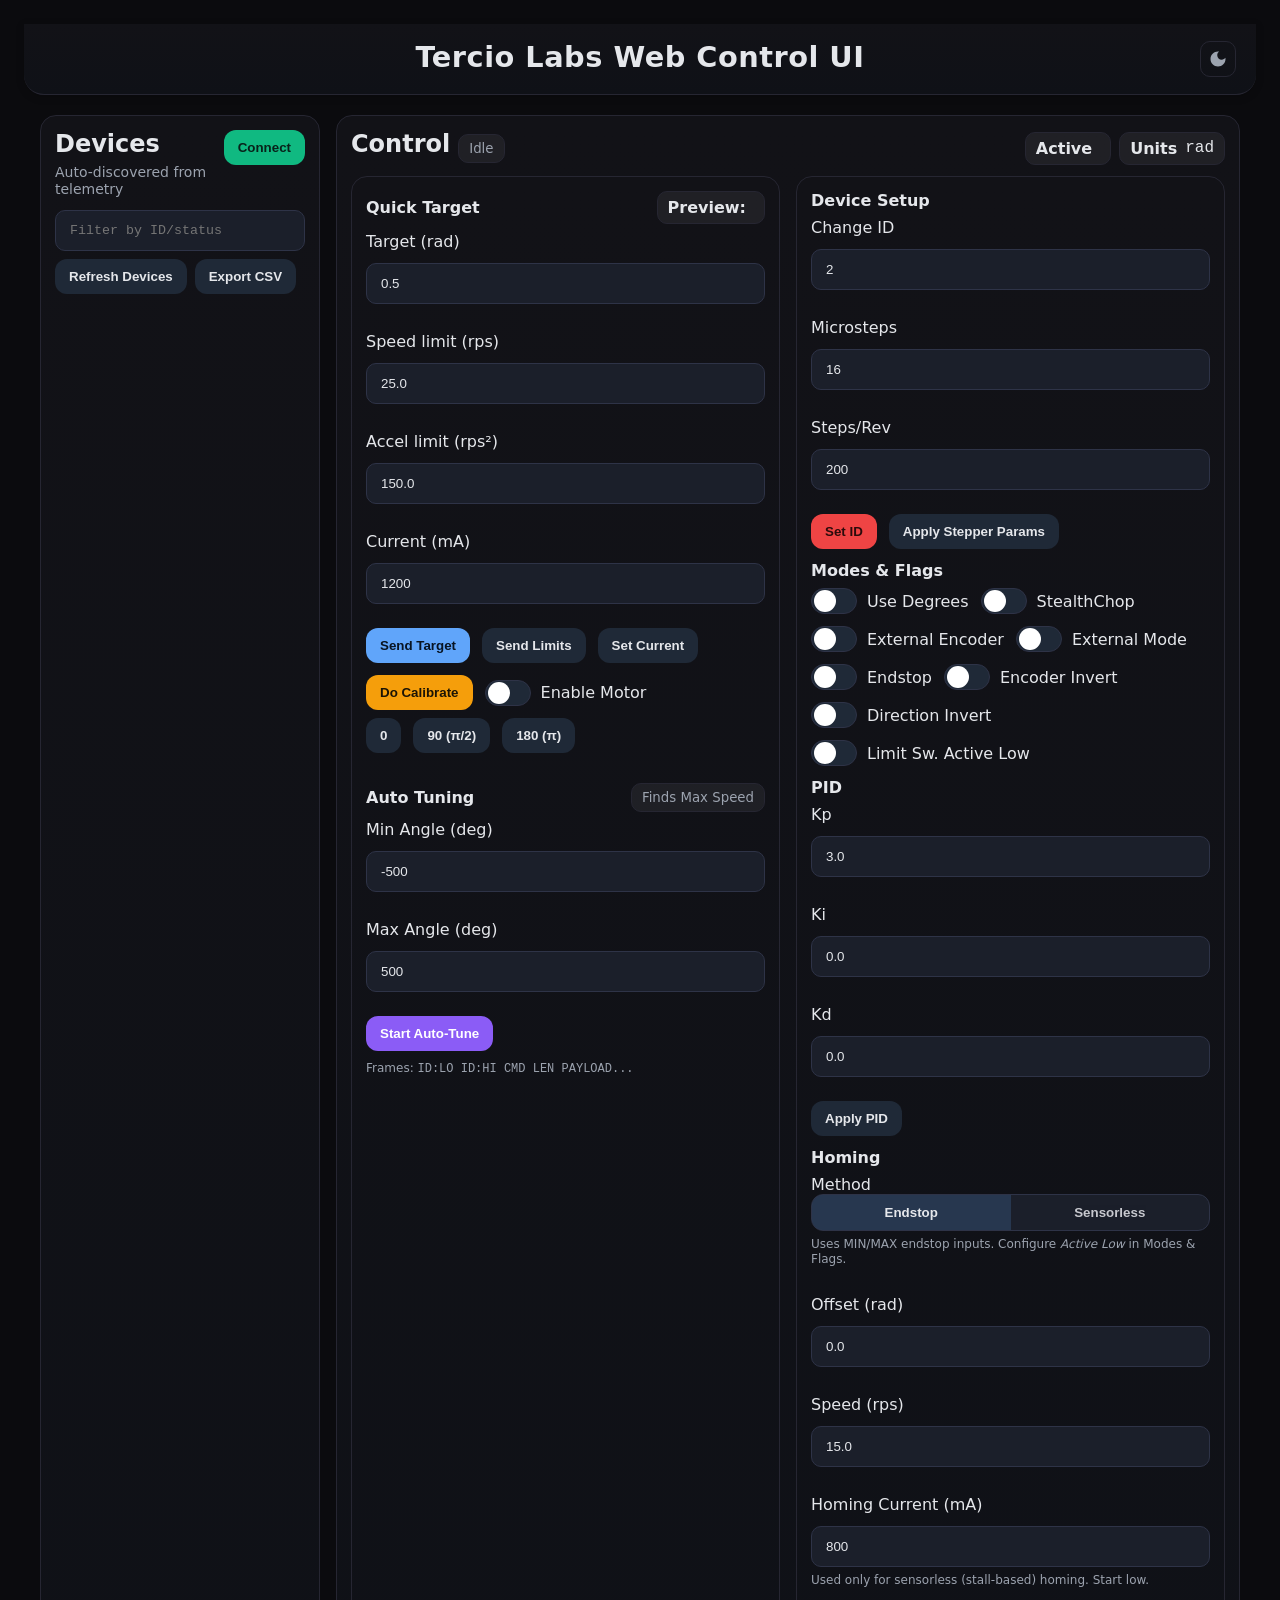
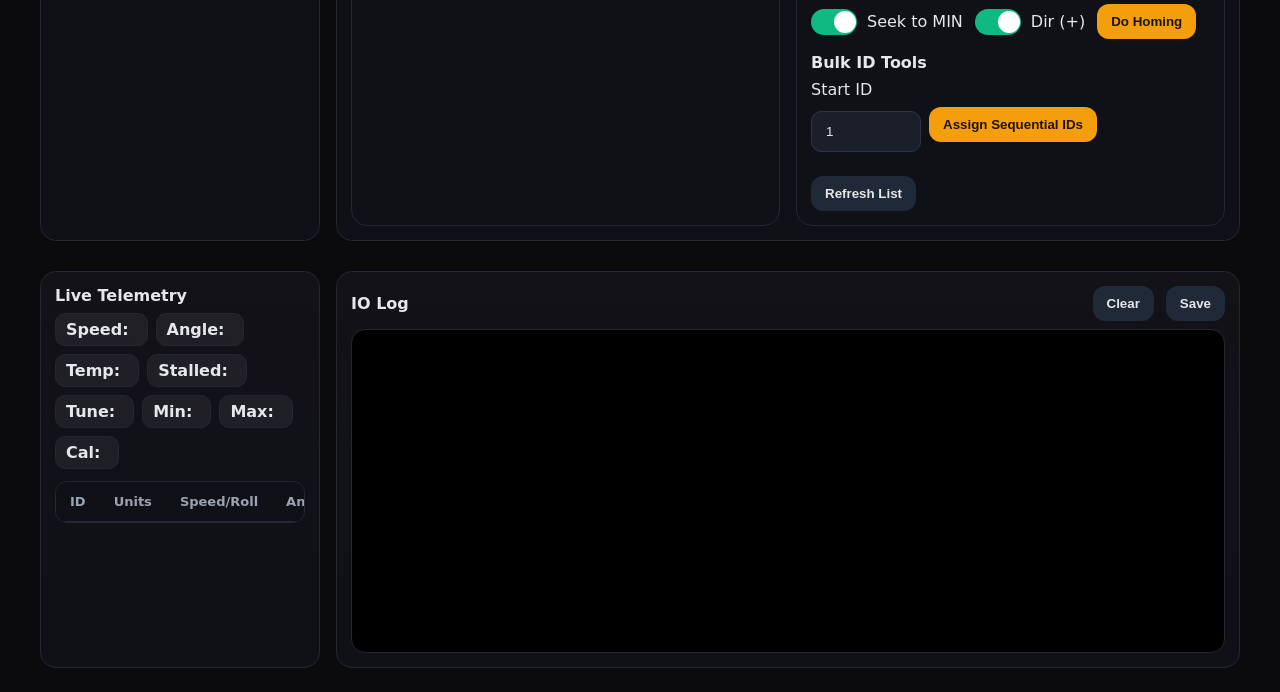
==== commit 6f37db50: "Major changes." ====
--- a/Firmware/Web_Server/Index.html
+++ b/Firmware/Web_Server/Index.html
@@ -284,11 +284,6 @@
       gap: 8px;
     }
 
-    .dev-header2 .controls select {
-      padding: 8px 12px;
-      border-radius: 10px;
-    }
-
     @media (max-width:700px) {
       .dev-header2 {
         flex-direction: column;
@@ -514,6 +509,7 @@
       background: linear-gradient(180deg, var(--card), var(--card2));
       border-radius: 0 0 20px 20px;
       box-shadow: 0 2px 8px rgba(0, 0, 0, 0.2);
+      position: relative;
     }
 
     .brand-header h1 {
@@ -522,6 +518,36 @@
       font-weight: 700;
       letter-spacing: 0.5px;
       color: var(--fg);
+    }
+
+    /* New Theme Button */
+    .theme-btn {
+      position: absolute;
+      top: 50%;
+      right: 20px;
+      transform: translateY(-50%);
+      background: transparent;
+      border: 1px solid var(--border);
+      color: var(--muted);
+      width: 36px;
+      height: 36px;
+      border-radius: 10px;
+      cursor: pointer;
+      display: flex;
+      align-items: center;
+      justify-content: center;
+      transition: all 0.2s;
+    }
+
+    .theme-btn:hover {
+      color: var(--fg);
+      background: var(--badge-bg);
+    }
+
+    .theme-btn svg {
+      width: 20px;
+      height: 20px;
+      fill: currentColor;
     }
 
     /* IMU 3D Visualization */
@@ -752,6 +778,13 @@
 
   <header class="brand-header">
     <h1>Tercio Labs <span>Web Control UI</span></h1>
+    <button id="btnTheme" class="theme-btn" title="Toggle Theme">
+      <!-- Icon updated by JS -->
+      <svg viewBox="0 0 24 24">
+        <path
+          d="M12 22c1.1 0 2-.9 2-2h-4c0 1.1.9 2 2 2zm6-6v-5c0-3.07-1.63-5.64-4.5-6.32V4c0-.83-.67-1.5-1.5-1.5s-1.5.67-1.5 1.5v.68C7.64 5.36 6 7.92 6 11v5l-2 2v1h16v-1l-2-2zm-2 1H8v-6c0-2.48 1.51-4.5 4-4.5s4 2.02 4 4.5v6z" />
+      </svg>
+    </button>
   </header>
 
   <div class="app">
@@ -763,11 +796,6 @@
         </div>
         <div class="controls">
           <button id="btnConnect" class="btn">Connect</button>
-          <select id="selTheme" title="Theme">
-            <option value="auto">Auto</option>
-            <option value="light">Light</option>
-            <option value="dark">Dark</option>
-          </select>
         </div>
       </div>
       <div class="search">
@@ -927,8 +955,6 @@
                   class="knob"></span></span><span>Encoder Invert</span></label>
             <label class="toggle gated"><input id="tglDirInvert" type="checkbox"><span class="switch"><span
                   class="knob"></span></span><span>Direction Invert</span></label>
-            <label class="toggle gated"><input id="tglExtSPI" type="checkbox"><span class="switch"><span
-                  class="knob"></span></span><span>External SPI</span></label>
             <label class="toggle gated"><input id="tglLimitActiveLow" type="checkbox"><span class="switch"><span
                   class="knob"></span></span><span>Limit Sw. Active Low</span></label>
           </div>
@@ -1063,8 +1089,10 @@
       SET_ID: 0x05, SET_MICROSTEPS: 0x06, SET_STEALTHCHOP: 0x07, SET_EXT_MODE: 0x08,
       SET_UNITS: 0x09, SET_ENC_INVERT: 0x0A, SET_ENABLED: 0x0B, SET_STEPS_PER_REV: 0x0C,
       DO_CALIBRATE: 0x0D, DO_HOMING: 0x0E, SET_ENDSTOP: 0x0F, SET_EXT_ENCODER: 0x10,
-      SET_ACCEL_LIMIT: 0x11, SET_DIR_INVERT: 0x12, SET_EXT_SPI: 0x13, DO_AUTO_TUNE: 0x14,
-      SET_LIMITSWITCH_ACTIVELOW: 0x15, // New command
+      SET_ACCEL_LIMIT: 0x11, SET_DIR_INVERT: 0x12,
+      // EXT_SPI (0x13) REMOVED
+      DO_AUTO_TUNE: 0x13,
+      SET_LIMITSWITCH_ACTIVELOW: 0x14,
       TELEMETRY: 0x01, IMU_TELEMETRY: 0x02, IMU_SET_ID: 0xA1, RESET_ORIENT: 0xA2
     };
 
@@ -1101,27 +1129,14 @@
         o.set(h, 0); o.set(p, h.length);
         return o;
       },
-      // UPDATED ID LOGIC: Handles IMU 3-byte vs Motor 2-byte
       setId: (id, nid, isImu = false) => {
-        if (isImu) {
-          const p = new Uint8Array(2); // IMU uses 2 byte payload for SetID too usually? 
-          // Assuming standard behavior, let's stick to u16le unless IMU is special.
-          // Actually in your python code it was u16.
-          // Let's use u16le for both to be safe.
-          const safe = clamp11(nid);
-          const p2 = u16le(safe);
-          // IMU cmd A1
-          const h = header(id, CMD.IMU_SET_ID, p2.length);
-          const o = new Uint8Array(h.length + p2.length);
-          o.set(h, 0); o.set(p2, h.length);
-          return o;
-        } else {
-          const p = u16le(clamp11(nid));
-          const h = header(id, CMD.SET_ID, p.length);
-          const o = new Uint8Array(h.length + p.length);
-          o.set(h, 0); o.set(p, h.length);
-          return o;
-        }
+        const safe = clamp11(nid);
+        const p = u16le(safe);
+        const c = isImu ? CMD.IMU_SET_ID : CMD.SET_ID;
+        const h = header(id, c, p.length);
+        const o = new Uint8Array(h.length + p.length);
+        o.set(h, 0); o.set(p, h.length);
+        return o;
       },
       microsteps: (id, n) => {
         const p = u16le(n);
@@ -1155,437 +1170,93 @@
         return o;
       },
       calibrate: (id) => header(id, CMD.DO_CALIBRATE, 0),
-      // uint8 useMINTrigger; uint8 sensorlessHoming; uint16 homingCurrent; float offset; uint8 activeLow; float speed; uint8 direction;
-      homing: (id, { useMINTrigger, sensorlessHoming, homingCurrent, offset, activeLow, speed, direction }) => {
-        const p = new Uint8Array(14);
-        p[0] = useMINTrigger ? 1 : 0;
-        p[1] = sensorlessHoming ? 1 : 0;
-        p.set(u16le(parseInt(homingCurrent, 10) || 0), 2);
-        p.set(f32le(offset), 4);
-        p[8] = activeLow ? 1 : 0;
-        p.set(f32le(speed), 9);
-        p[13] = direction ? 1 : 0;
-        const h = header(id, CMD.DO_HOMING, p.length);
-        const o = new Uint8Array(h.length + p.length);
-        o.set(h, 0); o.set(p, h.length);
-        return o;
-      },
-      autoTune: (id, min, max) => {
+      resetOrient: (id) => header(id, CMD.RESET_ORIENT, 0),
+      autoTune: (id, minA, maxA) => {
         const p = new Uint8Array(8);
-        p.set(f32le(min), 0);
-        p.set(f32le(max), 4);
+        p.set(f32le(minA), 0);
+        p.set(f32le(maxA), 4);
         const h = header(id, CMD.DO_AUTO_TUNE, p.length);
         const o = new Uint8Array(h.length + p.length);
         o.set(h, 0); o.set(p, h.length);
         return o;
       },
-      resetOrient: (id) => header(id, CMD.RESET_ORIENT, 0),
-    };
-
-    /* THEME global */
-    const selTheme = $('selTheme');
-    const THEME_KEY = 'tercio_theme_global';
-
-    const applyTheme = (t) => {
-      document.documentElement.setAttribute('data-theme', t);
-    };
-    const saveTheme = (t) => {
-      try { localStorage.setItem(THEME_KEY, t); } catch (e) { }
-    };
-    const loadTheme = () => {
-      try { return localStorage.getItem(THEME_KEY) || 'auto'; } catch (e) { return 'auto'; }
-    };
-
-    selTheme.value = loadTheme();
-    applyTheme(selTheme.value);
-
-    selTheme.addEventListener('change', () => {
-      const t = selTheme.value;
-      applyTheme(t);
-      saveTheme(t);
-    });
-
-    /* UI refs */
-    const devListEl = $('devList'), devSearch = $('devSearch');
-    const statusEl = $('status'), previewEl = $('preview');
-    const activeIdEl = $('activeId'), activeUnitsEl = $('activeUnits'), targetUnitsEl = $('targetUnits');
-    const motorUnitsTag = $('motorUnitsTag'), imuTag = $('imuTag');
-    const motorControls = $('motorControls'), imuControls = $('imuControls'), imuCube = $('imuCube');
-
-    const inTarget = $('inTarget'), inRps = $('inRps'), inRps2 = $('inRps2'), inmA = $('inmA');
-    const inTuneMin = $('inTuneMin'), inTuneMax = $('inTuneMax');
-    const tglEnable = $('tglEnable');
-    const newIdEl = $('newId'), msEl = $('ms'), sprEl = $('spr');
-
-    const tglUnitsDeg = $('tglUnitsDeg'), tglStealth = $('tglStealth'), tglExtEnc = $('tglExtEnc'),
-      tglExtMode = $('tglExtMode'), tglEndstop = $('tglEndstop'), tglEncInvert = $('tglEncInvert'),
-      tglDirInvert = $('tglDirInvert'), tglExtSPI = $('tglExtSPI'), tglLimitActiveLow = $('tglLimitActiveLow');
-
-    const pidKp = $('pidKp'), pidKi = $('pidKi'), pidKd = $('pidKd');
-
-    // Homing UI refs updated
-    const homeOffset = $('homeOffset'), homeSpeed = $('homeSpeed');
-    const homeUseMin = $('homeUseMin');
-    const homeDirPlus = $('homeDirPlus');
-    const homeCurrent = $('homeCurrent');
-    const homeModeLimit = $('homeModeLimit'), homeModeSensorless = $('homeModeSensorless');
-    const homeModeHint = $('homeModeHint');
-    const homeUseMinWrap = $('homeUseMinWrap');
-    const homeCurrentWrap = $('homeCurrentWrap');
-
-    const tlmSpeed = $('tlmSpeed'), tlmAngle = $('tlmAngle'), tlmTemp = $('tlmTemp'),
-      tlmMin = $('tlmMin'), tlmMax = $('tlmMax'), tlmCal = $('tlmCal'), tlmStalled = $('tlmStalled'),
-      tlmTune = $('tlmTune');
-    const tblBodies = $('tblBodies');
-    const logEl = $('log');
-    const stallWarn = $('stallWarn'), calibWarn = $('calibWarn');
-
-    // IMU Vals
-    const valRoll = $('valRoll'), valPitch = $('valPitch'), valYaw = $('valYaw');
-    const valAx = $('valAx'), valAy = $('valAy'), valAz = $('valAz');
-
-    const setStatus = (txt) => statusEl.innerHTML = `<small>${txt}</small>`;
-    const logLine = (p, buf, color) => {
-      const time = new Date().toLocaleTimeString();
-      const text = (buf instanceof Uint8Array) ? bytesHex(buf) : String(buf);
-      const div = document.createElement('div');
-      div.innerHTML = `<span style="color:#9ca3af">[${time}]</span> <b style="color:${color}">${p}</b> ${text}`;
-      logEl.appendChild(div);
-      logEl.scrollTop = logEl.scrollHeight;
-    };
-    const logTx = (u8arr) => logLine('->', u8arr, '#60a5fa');
-    const logInfo = (t) => logLine('::', t, '#f59e0b');
-
-    /* App state */
-    const store = { devices: new Map(), tiles: new Map(), activeId: null, lastCfgReqId: null };
-
-    // Homing mode state
-    let homingMode = 'limit'; // 'limit' | 'sensorless'
-
-    function setHomingMode(mode) {
-      homingMode = mode;
-      const isSensorless = (mode === 'sensorless');
-
-      homeModeLimit.classList.toggle('active', !isSensorless);
-      homeModeSensorless.classList.toggle('active', isSensorless);
-
-      homeModeLimit.setAttribute('aria-selected', !isSensorless ? 'true' : 'false');
-      homeModeSensorless.setAttribute('aria-selected', isSensorless ? 'true' : 'false');
-
-      homeUseMinWrap.classList.toggle('hidden', isSensorless); // not relevant for sensorless UX
-      homeCurrentWrap.classList.toggle('hidden', !isSensorless); // only relevant for sensorless
-
-      homeModeHint.innerHTML = isSensorless
-        ? `Uses stall detection. Homing current is applied during seek.`
-        : `Uses MIN/MAX endstop inputs. Configure <i>Active Low</i> in Modes & Flags.`;
-    }
-
-    homeModeLimit.addEventListener('click', () => setHomingMode('limit'));
-    homeModeSensorless.addEventListener('click', () => setHomingMode('sensorless'));
-    setHomingMode('limit');
-
-    /* Tiles */
-    function makeTile(id, st) {
-      const root = document.createElement('div');
-      root.className = 'dev-item';
-      root.tabIndex = 0;
-      root.dataset.id = String(id);
-      root.setAttribute('role', 'button');
-      root.setAttribute('aria-selected', 'false');
-      root.innerHTML = `
-      <div class="mono" id="txt">0x${id.toString(16).toUpperCase()}</div>
-      <div class="dev-tags">
-        <span class="tag unit">${st.units === 1 ? 'deg' : 'rad'}</span>
-        <span class="tag spd">${(st.speed != null ? st.speed.toFixed(2) : '--')}</span>
-        <span class="tag ang">${(st.angle != null ? st.angle.toFixed(2) : '--')}</span>
-        <span class="tag tmp">T:${(st.temp != null ? st.temp.toFixed(1) : '--')}</span>
-        <span class="tag cal ${!st.cal ? 'warn' : ''}">${st.cal ? 'CAL' : 'UNCAL'}</span>
-      </div>
-      <div class="mono ts" style="opacity:.7">${st.ts ? new Date(st.ts).toLocaleTimeString() : '--'}</div>
-    `;
-      const focus = () => setActive(id);
-      root.onclick = focus;
-      root.onkeydown = (e) => { if (e.key === 'Enter') { e.key; e.preventDefault(); focus(); } };
-      devListEl.appendChild(root);
-
-      const fields = {
-        root,
-        unit: root.querySelector('.unit'),
-        spd: root.querySelector('.spd'),
-        ang: root.querySelector('.ang'),
-        tmp: root.querySelector('.tmp'),
-        cal: root.querySelector('.cal'),
-        ts: root.querySelector('.ts'),
-        idtxt: root.querySelector('#txt')
-      };
-      store.tiles.set(id, fields);
-      return fields;
-    }
-
-    function updateTile(id, st) {
-      let t = store.tiles.get(id);
-      if (!t) t = makeTile(id, st);
-
-      const isImu = (st.type === 'imu');
-      if (isImu) {
-        if (t.unit) t.unit.textContent = "IMU";
-        if (t.spd) t.spd.textContent = `R:${st.roll != null ? st.roll.toFixed(1) : '--'}`;
-        if (t.ang) t.ang.textContent = `P:${st.pitch != null ? st.pitch.toFixed(1) : '--'}`;
-        if (t.tmp) t.tmp.textContent = `Y:${st.yaw != null ? st.yaw.toFixed(1) : '--'}`;
-
-        const tempVal = st.imuTemp != null ? st.imuTemp : st.temp;
-        if (t.cal) {
-          t.cal.textContent = `T:${tempVal != null ? tempVal.toFixed(1) : '--'}`;
-          t.cal.classList.remove('warn');
-        }
-      } else {
-        if (t.unit) t.unit.textContent = (st.units === 1) ? 'deg' : 'rad';
-        if (t.spd) t.spd.textContent = `spd:${(st.speed != null ? st.speed.toFixed(2) : '--')}`;
-        if (t.ang) t.ang.textContent = `ang:${(st.angle != null ? st.angle.toFixed(2) : '--')}`;
-        if (t.tmp) t.tmp.textContent = `T:${(st.temp != null ? st.temp.toFixed(1) : '--')}`;
-        if (t.cal) {
-          t.cal.textContent = st.cal ? 'CAL' : 'UNCAL';
-          t.cal.classList.toggle('warn', !st.cal);
-        }
-        t.root.classList.toggle('stalled', !!st.stalled);
-      }
-
-      if (t.ts) t.ts.textContent = st.ts ? new Date(st.ts).toLocaleTimeString() : '--';
-
-      const act = (store.activeId === id);
-      t.root.classList.toggle('active', act);
-      t.root.setAttribute('aria-selected', act ? 'true' : 'false');
-    }
-
-    function syncFormFromState(id, fullSync = false) {
-      const st = store.devices.get(id);
-      if (!st || st.type === 'imu') return;
-
-      const isDeg = (st.units === 1);
-      const u = tglUnitsDeg;
-      if (u) { u.indeterminate = false; u.checked = isDeg; }
-
-      const fl = st.flags ?? 0;
-      const FL = { ENCINV: 0x01, DIRINV: 0x02, STEALTH: 0x04, EXTMODE: 0x08, ENDSTOP: 0x10, EXTENC: 0x20, CAL: 0x40, EXTSPI: 0x80, ACTIVELOW: 0x100 };
-
-      const setCB = (el, on) => {
-        if (el && document.activeElement !== el) {
-          el.indeterminate = false;
-          el.checked = !!on;
-        }
-      };
-
-      setCB(tglStealth, fl & FL.STEALTH);
-      setCB(tglExtEnc, fl & FL.EXTENC);
-      setCB(tglExtMode, fl & FL.EXTMODE);
-      setCB(tglEndstop, fl & FL.ENDSTOP);
-      setCB(tglEncInvert, fl & FL.ENCINV);
-      setCB(tglDirInvert, fl & FL.DIRINV);
-      setCB(tglExtSPI, fl & FL.EXTSPI);
-      setCB(tglLimitActiveLow, fl & FL.ACTIVELOW);
-
-      if (fullSync) {
-        const setVal = (el, v) => {
-          if (el && v != null) {
-            if (document.activeElement === el) return;
-            el.value = String(v);
-          }
-        };
-
-        setVal(msEl, st.microsteps);
-        setVal(sprEl, st.stepsPerRev);
-        setVal(inmA, st.currentmA);
-        if (st.maxRPS != null) setVal(inRps, st.maxRPS.toFixed(2).replace('.00', '').replace('.0', ''));
-        if (st.maxRPS2 != null) setVal(inRps2, st.maxRPS2.toFixed(1).replace('.00', '').replace('.0', ''));
-
-        if (st.kp != null) setVal(pidKp, st.kp.toFixed(3).replace('.000', '').replace('.0', ''));
-        if (st.ki != null) setVal(pidKi, st.ki.toFixed(3).replace('.000', '').replace('.0', ''));
-        if (st.kd != null) setVal(pidKd, st.kd.toFixed(3).replace('.000', '').replace('.0', ''));
-      }
-
-      activeUnitsEl.textContent = isDeg ? 'deg' : 'rad';
-      targetUnitsEl.textContent = isDeg ? 'deg' : 'rad';
-      btn90.textContent = isDeg ? '90' : 'π/2';
-      btn180.textContent = isDeg ? '180' : 'π';
-    }
-
-    function renderActive() {
-      const st = store.devices.get(store.activeId);
-      activeIdEl.textContent = (store.activeId !== null) ? `0x${store.activeId.toString(16).toUpperCase()}` : '--';
-
-      if (!st) {
-        motorControls.classList.add('hidden');
-        imuControls.classList.add('hidden');
-        document.querySelectorAll('.motor-specific').forEach(el => el.classList.add('hidden'));
-        return;
-      }
-
-      const isImu = (st && st.type === 'imu');
-
-      if (isImu) {
-        motorControls.classList.add('hidden');
-        imuControls.classList.remove('hidden');
-        imuTag.classList.remove('hidden');
-        motorUnitsTag.classList.add('hidden');
-        document.querySelectorAll('.motor-specific').forEach(el => el.classList.add('hidden'));
-
-        const r = st.roll || 0, p = st.pitch || 0, y = st.yaw || 0;
-        valRoll.textContent = r.toFixed(2);
-        valPitch.textContent = p.toFixed(2);
-        valYaw.textContent = y.toFixed(2);
-        valAx.textContent = (st.ax || 0).toFixed(2);
-        valAy.textContent = (st.ay || 0).toFixed(2);
-        valAz.textContent = (st.az || 0).toFixed(2);
-
-        imuCube.style.transform = `rotateX(${p}deg) rotateZ(${y * -1}deg) rotateY(${r}deg)`;
-
-        // Clear motor fields
-        tlmSpeed.textContent = "--"; tlmAngle.textContent = "--";
-        const tempVal = st.imuTemp != null ? st.imuTemp : st.temp;
-        tlmTemp.textContent = (tempVal != null ? tempVal.toFixed(1) : "--");
-        tlmMin.textContent = "--"; tlmMax.textContent = "--";
-        tlmCal.textContent = "--"; tlmStalled.textContent = "--"; tlmTune.textContent = "--";
-        stallWarn.classList.add('hidden');
-      } else {
-        motorControls.classList.remove('hidden');
-        imuControls.classList.add('hidden');
-        imuTag.classList.add('hidden');
-        motorUnitsTag.classList.remove('hidden');
-        document.querySelectorAll('.motor-specific').forEach(el => el.classList.remove('hidden'));
-
-        const units = st ? (st.units || 0) : 0;
-        activeUnitsEl.textContent = (units === 1) ? 'deg' : 'rad';
-        targetUnitsEl.textContent = (units === 1) ? 'deg' : 'rad';
-        btn90.textContent = (units === 1) ? '90' : 'π/2';
-        btn180.textContent = (units === 1) ? '180' : 'π';
-
-        tlmSpeed.textContent = (st && st.speed != null) ? st.speed.toFixed(4) : '--';
-        tlmAngle.textContent = (st && st.angle != null) ? st.angle.toFixed(4) : '--';
-        tlmTemp.textContent = (st && st.temp != null) ? st.temp.toFixed(1) : '--';
-
-        tlmMin.textContent = (st && st.min != null) ? (st.min ? 'YES' : 'NO') : '--';
-        tlmMax.textContent = (st && st.max != null) ? (st.max ? 'YES' : 'NO') : '--';
-        tlmCal.textContent = (st) ? (st.cal ? 'YES' : 'NO') : '--';
-
-        const isStalled = !!(st && st.stalled);
-        tlmStalled.textContent = isStalled ? 'YES' : 'NO';
-        tlmStalled.style.color = isStalled ? '#ef4444' : 'inherit';
-        stallWarn.classList.toggle('hidden', !isStalled);
-
-        const tuneVal = st ? (st.tuneState || 0) : 0;
-        const tuneStr = TUNESTATES[tuneVal] || String(tuneVal);
-        tlmTune.textContent = tuneStr;
-        tlmTune.style.color = (tuneVal !== 0) ? '#60a5fa' : 'inherit';
-      }
-    }
-
-    function renderTable() {
-      const ids = [...store.devices.keys()].sort((a, b) => a - b);
-      tblBodies.innerHTML = '';
-      ids.forEach(id => {
-        const s = store.devices.get(id);
-        const tr = document.createElement('tr');
-        const td = (v) => { const el = document.createElement('td'); el.textContent = v; return el; };
-        const tdHTML = (h) => { const el = document.createElement('td'); el.innerHTML = h; return el; };
-
-        tr.appendChild(td(id));
-        if (s.type === 'imu') {
-          tr.appendChild(td("deg")); // IMU always deg
-          tr.appendChild(td(`R: ${(s.roll || 0).toFixed(2)}`));
-          tr.appendChild(td(`P: ${(s.pitch || 0).toFixed(2)}`));
-          tr.appendChild(td(`Y: ${(s.yaw || 0).toFixed(2)}`));
-          tr.appendChild(td('--'));
-          tr.appendChild(td('--'));
-          tr.appendChild(td('--'));
-          tr.appendChild(td('--'));
-          tr.appendChild(td('--'));
-        } else {
-          tr.appendChild(td(s.units === 1 ? 'deg' : 'rad'));
-          tr.appendChild(td(s.speed != null ? s.speed.toFixed(3) : '--'));
-          tr.appendChild(td(s.angle != null ? s.angle.toFixed(3) : '--'));
-          tr.appendChild(td(s.temp != null ? s.temp.toFixed(1) : '--'));
-
-          if (s.stalled) tr.appendChild(tdHTML(`<b style="color:#ef4444">YES</b>`));
-          else tr.appendChild(td('NO'));
-
-          const ts = s.tuneState || 0;
-          if (ts !== 0) tr.appendChild(tdHTML(`<b style="color:#60a5fa">${TUNESTATES[ts] || ts}</b>`));
-          else tr.appendChild(td('Idle'));
-
-          tr.appendChild(td(s.min != null ? (s.min ? 'YES' : 'NO') : '--'));
-          tr.appendChild(td(s.max != null ? (s.max ? 'YES' : 'NO') : '--'));
-          tr.appendChild(td(s.cal ? 'YES' : 'NO'));
-        }
-        tr.appendChild(td(s.ts ? new Date(s.ts).toLocaleTimeString() : '--'));
-        tblBodies.appendChild(tr);
-      });
-    }
-
-    function gate() {
-      const gatedEls = document.querySelectorAll('.gated input, .gated select, .gated button, .gated textarea');
-      const st = store.devices.get(store.activeId);
-
-      if (!st) {
-        gatedEls.forEach(el => el.disabled = true);
-        calibWarn.classList.add('hidden');
-        return;
-      }
-
-      if (st.type === 'imu') {
-        gatedEls.forEach(el => el.disabled = true);
-        calibWarn.classList.add('hidden');
-        return;
-      }
-
-      // Motor logic
-      const ok = !!(st && st.cal);
-      gatedEls.forEach(el => el.disabled = !ok);
-      calibWarn.classList.toggle('hidden', !(!store.activeId || ok));
-    }
-
-    function filterList() {
-      const q = devSearch.value.trim().toLowerCase();
-      for (const [id, t] of store.tiles) {
-        const st = store.devices.get(id);
-        const txt = `${id} ${st.type} ${st.cal ? 'calibrated' : 'not'} ${st.stalled ? 'stalled' : ''}`;
-        t.root.style.display = (!q || txt.toLowerCase().includes(q)) ? '' : 'none';
-      }
-    }
-
-    function refreshListDevices() {
-      const ids = [...store.devices.keys()].sort((a, b) => a - b);
-      ids.forEach(id => {
-        const st = store.devices.get(id);
-        if (!store.tiles.has(id)) makeTile(id, st);
-        else updateTile(id, st);
-      });
-      filterList();
-    }
-
-    function setActive(id) {
-      if (!store.devices.has(id)) return;
-      store.activeId = id;
-      for (const [tid, t] of store.tiles) {
-        const act = (tid === id);
-        t.root.classList.toggle('active', act);
-        t.root.setAttribute('aria-selected', act ? 'true' : 'false');
-      }
-      syncFormFromState(id, true);
-      renderActive();
-      gate();
-      preview();
-    }
-
-    function preview() {
-      if (store.activeId === null) { previewEl.textContent = '--'; return; }
-      const id = store.activeId;
-      const val = parseFloat(inTarget.value) || 0;
-      previewEl.textContent = bytesHex(frame.target(id, val));
-    }
-
-    const AXIS_CFG_SIZE = 36;
+      home: (id, p) => {
+        // useIN1(1), sensorless(1), cur(2), off(4), actLow(1), speed(4), dir(1) -> 14 bytes
+        const b = new Uint8Array(14);
+        let o = 0;
+        // Logic: if sensorless, useIN1 is moot. 
+        // Logic for wire: useIN1=1 if trigger active & !sensorless
+        const useIn1 = (p.useIN1 && !p.sensorless) ? 1 : 0;
+        const actLow = (p.activeLow && !p.sensorless) ? 1 : 0;
+
+        b[o++] = useIn1;
+        b[o++] = p.sensorless ? 1 : 0;
+        b.set(u16le(p.cur), o); o += 2;
+        b.set(f32le(p.off), o); o += 4;
+        b[o++] = actLow;
+        b.set(f32le(p.speed), o); o += 4;
+        b[o++] = p.dir ? 1 : 0;
+
+        const h = header(id, CMD.DO_HOMING, b.length);
+        const out = new Uint8Array(h.length + b.length);
+        out.set(h, 0); out.set(b, h.length);
+        return out;
+      }
+    };
+
+    /* STATE */
+    const store = {
+      devices: new Map(), // id -> {type, id, ...params}
+      activeId: null,
+      theme: 'dark'
+    };
+
+    const ICONS = {
+      light: `<svg viewBox="0 0 24 24"><path d="M12 7c-2.76 0-5 2.24-5 5s2.24 5 5 5 5-2.24 5-5-2.24-5-5-5zM2 13h2c.55 0 1-.45 1-1s-.45-1-1-1H2c-.55 0-1 .45-1 1s.45 1 1 1zm18 0h2c.55 0 1-.45 1-1s-.45-1-1-1h-2c-.55 0-1 .45-1 1s.45 1 1 1zM11 2v2c0 .55.45 1 1 1s1-.45 1-1V2c0-.55-.45-1-1-1s-1 .45-1 1zm0 18v2c0 .55.45 1 1 1s1-.45 1-1v-2c0-.55-.45-1-1-1s-1 .45-1 1zM5.99 4.58c-.39-.39-1.03-.39-1.41 0-.39.39-.39 1.03 0 1.41l1.06 1.06c.39.39 1.03.39 1.41 0s.39-1.03 0-1.41L5.99 4.58zm12.37 12.37c-.39-.39-1.03-.39-1.41 0-.39.39-.39 1.03 0 1.41l1.06 1.06c.39.39 1.03.39 1.41 0 .39-.39.39-1.03 0-1.41l-1.06-1.06zm1.06-10.96c.39-.39.39-1.03 0-1.41-.39-.39-1.03-.39-1.41 0l-1.06 1.06c-.39.39-.39 1.03 0 1.41s1.03.39 1.41 0l1.06-1.06zM7.05 18.36c.39-.39.39-1.03 0-1.41-.39-.39-1.03-.39-1.41 0l-1.06 1.06c-.39.39-.39 1.03 0 1.41s1.03.39 1.41 0l1.06-1.06z"/></svg>`,
+      dark: `<svg viewBox="0 0 24 24"><path d="M12 3c-4.97 0-9 4.03-9 9s4.03 9 9 9 9-4.03 9-9c0-.46-.04-.92-.1-1.36-.98 1.37-2.58 2.26-4.4 2.26-2.98 0-5.4-2.42-5.4-5.4 0-1.81.89-3.42 2.26-4.4-.44-.06-.9-.1-1.36-.1z"/></svg>`
+    };
+
+    function setTheme(mode) {
+      store.theme = mode;
+      const root = document.documentElement;
+      if (mode === 'auto') root.removeAttribute('data-theme');
+      else root.setAttribute('data-theme', mode);
+
+      btnTheme.innerHTML = ICONS[mode];
+      localStorage.setItem('tercio_theme', mode);
+    }
+
+    // Cycle: Light -> Dark
+    btnTheme.onclick = () => {
+      const next = (store.theme === 'dark') ? 'light' : 'dark';
+      setTheme(next);
+    };
+
+    // Load saved theme
+    (() => {
+      const s = localStorage.getItem('tercio_theme');
+      if (s) setTheme(s);
+      else setTheme('dark');
+    })();
+
+    function logTx(u8) {
+      // console.log("TX:", bytesHex(u8));
+    }
+    function logInfo(msg) {
+      const div = document.createElement("div");
+      div.textContent = `[${new Date().toLocaleTimeString()}] ${msg}`;
+      log.appendChild(div);
+      log.scrollTop = log.scrollHeight;
+    }
+
+    function setStatus(msg) {
+      status.innerHTML = `<small>${msg}</small>`;
+    }
+
+    /* TELEMETRY PARSING */
     function parseTelemetryPayload(canArbId, u8arr) {
-      if (u8arr.length < AXIS_CFG_SIZE + 20) return null;
+      // 37 is the size of AxisConfigWire packed.
+      if (u8arr.length < 37) return null;
       const dv = new DataView(u8arr.buffer, u8arr.byteOffset, u8arr.byteLength);
 
       let o = 0;
@@ -1593,8 +1264,10 @@
       const microsteps = dv.getUint16(o, true); o += 2;
       const stepsPerRev = dv.getUint16(o, true); o += 2;
       const units = dv.getUint8(o); o += 1;
-      // Updated flag parsing (uint16)
       const flags = dv.getUint16(o, true); o += 2;
+
+      const encZeroCounts = dv.getUint16(o, true); o += 2;
+
       const currentmA = dv.getUint16(o, true); o += 2;
       const maxRPS = dv.getFloat32(o, true); o += 4;
       const maxRPS2 = dv.getFloat32(o, true); o += 4;
@@ -1602,6 +1275,11 @@
       const ki = dv.getFloat32(o, true); o += 4;
       const kd = dv.getFloat32(o, true); o += 4;
       const payloadCanId = dv.getUint16(o, true); o += 2;
+
+      // Padding for float alignment (37 -> 40)
+      while (o % 4 !== 0) o++;
+
+      if (o + 20 > u8arr.length) return null;
 
       const speed = dv.getFloat32(o, true); o += 4;
       const angle = dv.getFloat32(o, true); o += 4;
@@ -1612,18 +1290,27 @@
       const min = dv.getUint8(o) !== 0; o += 1;
       const max = dv.getUint8(o) !== 0; o += 1;
 
-      // Check CAL flag (bit 6 => 0x40)
+      // Extract flags
+      // bit 0: encInvert
+      // bit 1: dirInvert
+      // bit 2: stealthChop
+      // bit 3: externalMode
+      // bit 4: enableEndStop
+      // bit 5: externalEncoder
+      // bit 6: calibratedOnce
+      // bit 7: limitSwitchActiveLow (previously externalSPI)
+
       const cal = (flags & 0x40) !== 0;
+      const activeLow = (flags & 0x80) !== 0; // New mapping
 
       return {
         id: payloadCanId, units, speed, angle, target, temp,
-        stalled, tuneState, min, max, cal, flags,
+        stalled, tuneState, min, max, cal, flags, activeLow,
         microsteps, stepsPerRev, currentmA, maxRPS, maxRPS2, kp, ki, kd
       };
     }
 
     function parseImuTelemetry(canArbId, u8arr) {
-      // 7 floats = 28 bytes
       if (u8arr.length < 28) return null;
       const dv = new DataView(u8arr.buffer, u8arr.byteOffset, u8arr.byteLength);
 
@@ -1736,7 +1423,7 @@
               }
               renderActive();
               if (!tuneFinished) {
-                // Soft sync - update checkboxes/status without overwriting typed inputs unless needed
+                // Soft sync
                 syncFormFromState(p.id, false);
               }
             }
@@ -1779,253 +1466,477 @@
     devSearch.addEventListener('input', filterList);
     inTarget.addEventListener('input', preview);
 
-    btn0.onclick = () => { inTarget.value = "0"; preview(); };
+    function preview() {
+      const v = parseFloat(inTarget.value);
+      if (store.activeId == null) return;
+      const st = store.devices.get(store.activeId);
+      if (!st) return;
+      const isDeg = (st.units === 1);
+      $("preview").innerText = isNaN(v) ? "" : (v + (isDeg ? "°" : " rad"));
+    }
+
+    /* Motor Actions */
+    btnSendTarget.onclick = () => {
+      if (store.activeId == null) return;
+      const val = parseFloat(inTarget.value);
+      if (!isNaN(val)) sendBytes(frame.target(store.activeId, val));
+    };
+    btnSendLimits.onclick = () => {
+      if (store.activeId == null) return;
+      const s = parseFloat(inRps.value);
+      const a = parseFloat(inRps2.value);
+      if (!isNaN(s)) sendBytes(frame.speed(store.activeId, s));
+      if (!isNaN(a)) sendBytes(frame.accel(store.activeId, a));
+    };
+    btnSetCurrent.onclick = () => {
+      if (store.activeId == null) return;
+      const m = parseInt(inmA.value);
+      if (!isNaN(m)) sendBytes(frame.current(store.activeId, m));
+    };
+    btnCal.onclick = () => {
+      if (store.activeId == null) return;
+      if (confirm("Calibrate " + store.activeId + "? Motor will move.")) {
+        sendBytes(frame.calibrate(store.activeId));
+      }
+    };
+    tglEnable.onchange = () => {
+      if (store.activeId == null) return;
+      sendBytes(frame.bool1(store.activeId, CMD.SET_ENABLED, tglEnable.checked));
+    };
+
+    // Quick angles
+    btn0.onclick = () => { inTarget.value = 0; btnSendTarget.click(); };
     btn90.onclick = () => {
+      if (store.activeId == null) return;
       const st = store.devices.get(store.activeId);
-      const isDeg = (st && st.units === 1);
-      inTarget.value = isDeg ? "90" : (Math.PI / 2).toFixed(3);
-      preview();
+      inTarget.value = (st && st.units === 1) ? 90 : 1.571;
+      btnSendTarget.click();
     };
     btn180.onclick = () => {
+      if (store.activeId == null) return;
       const st = store.devices.get(store.activeId);
-      const isDeg = (st && st.units === 1);
-      inTarget.value = isDeg ? "180" : Math.PI.toFixed(3);
-      preview();
-    };
-
-    btnSendTarget.onclick = () => {
-      if (store.activeId === null) return;
+      inTarget.value = (st && st.units === 1) ? 180 : 3.142;
+      btnSendTarget.click();
+    };
+
+    /* Auto Tune */
+    btnAutoTune.onclick = () => {
+      if (store.activeId == null) return;
+      const minA = parseFloat(inTuneMin.value);
+      const maxA = parseFloat(inTuneMax.value);
+      if (isNaN(minA) || isNaN(maxA)) return alert("Invalid angles");
+      if (confirm(`Start Auto-Tune on ID ${store.activeId}? Motor will sweep.`)) {
+        sendBytes(frame.autoTune(store.activeId, minA, maxA));
+      }
+    };
+
+    /* Setup Tab */
+    btnApplyID.onclick = () => {
+      if (store.activeId == null) return;
+      const nid = parseInt(newId.value);
+      if (isNaN(nid)) return;
       const st = store.devices.get(store.activeId);
-      if (st && st.type === 'imu') return;
-      sendBytes(frame.target(store.activeId, parseFloat(inTarget.value) || 0));
-    };
-    btnSendLimits.onclick = () => {
-      if (store.activeId === null) return;
+      if (confirm(`Change ID from ${store.activeId} to ${nid}?`)) {
+        sendBytes(frame.setId(store.activeId, nid, st.type === 'imu'));
+        // Clear old ID from local store after delay
+        setTimeout(() => {
+          store.devices.delete(store.activeId);
+          setActive(nid);
+        }, 500);
+      }
+    };
+    btnApplyStepper.onclick = () => {
+      if (store.activeId == null) return;
+      const m = parseInt(ms.value);
+      const s = parseInt(spr.value);
+      if (!isNaN(m)) sendBytes(frame.microsteps(store.activeId, m));
+      if (!isNaN(s)) sendBytes(frame.stepsPerRev(store.activeId, s));
+    };
+
+    /* Toggles */
+    tglUnitsDeg.onchange = () => sendBytes(frame.bool1(store.activeId, CMD.SET_UNITS, tglUnitsDeg.checked));
+    tglStealth.onchange = () => sendBytes(frame.bool1(store.activeId, CMD.SET_STEALTHCHOP, tglStealth.checked));
+    tglExtMode.onchange = () => sendBytes(frame.bool1(store.activeId, CMD.SET_EXT_MODE, tglExtMode.checked));
+    tglEncInvert.onchange = () => sendBytes(frame.bool1(store.activeId, CMD.SET_ENC_INVERT, tglEncInvert.checked));
+    tglDirInvert.onchange = () => sendBytes(frame.bool1(store.activeId, CMD.SET_DIR_INVERT, tglDirInvert.checked));
+    tglExtEnc.onchange = () => sendBytes(frame.bool1(store.activeId, CMD.SET_EXT_ENCODER, tglExtEnc.checked));
+    tglEndstop.onchange = () => sendBytes(frame.bool1(store.activeId, CMD.SET_ENDSTOP, tglEndstop.checked));
+    tglLimitActiveLow.onchange = () => sendBytes(frame.bool1(store.activeId, CMD.SET_LIMITSWITCH_ACTIVELOW, tglLimitActiveLow.checked));
+
+    btnApplyPID.onclick = () => {
+      if (store.activeId == null) return;
+      const p = parseFloat(pidKp.value);
+      const i = parseFloat(pidKi.value);
+      const d = parseFloat(pidKd.value);
+      if (!isNaN(p)) sendBytes(frame.pid(store.activeId, p, i, d));
+    };
+
+    /* Homing */
+    // UX: handle toggle group
+    const homeModeLimit = $("homeModeLimit");
+    const homeModeSensorless = $("homeModeSensorless");
+    const homeModeHint = $("homeModeHint");
+    const homeCurrentWrap = $("homeCurrentWrap");
+    const homeUseMinWrap = $("homeUseMinWrap");
+    let homingSensorless = false;
+
+    homeModeLimit.onclick = () => {
+      homingSensorless = false;
+      homeModeLimit.classList.add("active");
+      homeModeLimit.setAttribute("aria-selected", "true");
+      homeModeSensorless.classList.remove("active");
+      homeModeSensorless.setAttribute("aria-selected", "false");
+      homeModeHint.innerHTML = "Uses MIN/MAX endstop inputs. Configure <i>Active Low</i> in Modes & Flags.";
+      homeCurrentWrap.style.display = 'none'; // hide current
+      homeUseMinWrap.style.display = 'flex'; // show direction target
+    };
+    homeModeSensorless.onclick = () => {
+      homingSensorless = true;
+      homeModeSensorless.classList.add("active");
+      homeModeSensorless.setAttribute("aria-selected", "true");
+      homeModeLimit.classList.remove("active");
+      homeModeLimit.setAttribute("aria-selected", "false");
+      homeModeHint.innerHTML = "StallGuard based. <b>Requires Tuning.</b> Ensure 'Homing Current' is low enough to stall safely.";
+      homeCurrentWrap.style.display = 'block'; // show current
+      homeUseMinWrap.style.display = 'none'; // sensorless usually just runs one way? or both? 
+      // Actually standard sensorless homing code provided earlier usually supports dir. 
+      // But let's leave it visible if supported. 
+      homeUseMinWrap.style.display = 'flex';
+    };
+
+    // Init state
+    homeModeLimit.click();
+
+    btnDoHome.onclick = () => {
+      if (store.activeId == null) return;
+      const off = parseFloat(homeOffset.value);
+      const spd = parseFloat(homeSpeed.value);
+      const cur = parseInt(homeCurrent.value);
+      if (isNaN(off) || isNaN(spd)) return;
+
       const st = store.devices.get(store.activeId);
-      if (st && st.type === 'imu') return;
-      const id = store.activeId;
-      sendBytes(frame.speed(id, parseFloat(inRps.value) || 0));
-      sendBytes(frame.accel(id, parseFloat(inRps2.value) || 0));
-    };
-    btnSetCurrent.onclick = () => {
-      if (store.activeId === null) return;
-      const st = store.devices.get(store.activeId);
-      if (st && st.type === 'imu') return;
-      sendBytes(frame.current(store.activeId, parseInt(inmA.value, 10) || 0));
-    };
-    btnCal.onclick = () => {
-      if (store.activeId === null) return;
-      const st = store.devices.get(store.activeId);
-      if (st && st.type === 'imu') return;
-      sendBytes(frame.calibrate(store.activeId));
-    };
-    btnAutoTune.onclick = () => {
-      if (store.activeId === null) return;
-      const st = store.devices.get(store.activeId);
-      if (st && st.type === 'imu') return;
-      sendBytes(frame.autoTune(store.activeId, parseFloat(inTuneMin.value) || 0, parseFloat(inTuneMax.value) || 0));
-      setStatus("Auto-Tune started...");
-    };
-
+      const activeLow = st ? !!st.activeLow : true; // Use detected flag
+
+      const params = {
+        useIN1: homeUseMin.checked, // Seek to MIN?
+        sensorless: homingSensorless,
+        cur: isNaN(cur) ? 800 : cur,
+        off: off,
+        activeLow: activeLow,
+        speed: spd,
+        dir: homeDirPlus.checked
+      };
+
+      if (confirm(`Home ID ${store.activeId}? Ensure path is clear.`)) {
+        sendBytes(frame.home(store.activeId, params));
+      }
+    };
+
+    /* Bulk */
+    btnSequential.onclick = async () => {
+      if (!confirm("This will reassign IDs for ALL connected motors sequentially starting from " + bulkStart.value + ". Continue?")) return;
+      let nextId = parseInt(bulkStart.value) || 1;
+      // Heuristic: sort current IDs, then reassign one by one
+      const ids = Array.from(store.devices.keys()).sort((a, b) => a - b);
+      for (const oldId of ids) {
+        if (store.devices.get(oldId).type === 'imu') continue; // Skip IMU
+        await sendBytes(frame.setId(oldId, nextId, false));
+        await new Promise(r => setTimeout(r, 100)); // gap
+        nextId++;
+      }
+      setTimeout(refreshListDevices, 1000);
+    };
+
+    /* IMU Actions */
     btnImuZero.onclick = () => {
-      if (store.activeId === null) return;
-      const st = store.devices.get(store.activeId);
-      if (st && st.type === 'imu') {
-        sendBytes(frame.resetOrient(store.activeId));
-        logInfo("Sent Zero Orientation to IMU");
-      }
-    };
-
-    tglEnable.onchange = () => {
-      if (store.activeId === null) return;
-      const st = store.devices.get(store.activeId);
-      if (st && st.type === 'imu') { tglEnable.checked = false; return; }
-      sendBytes(frame.bool1(store.activeId, CMD.SET_ENABLED, tglEnable.checked));
-    };
-
-    btnApplyID.onclick = () => {
-      if (store.activeId === null) return;
-      const st = store.devices.get(store.activeId);
-      const oldId = store.activeId;
-      const nid = clamp11(parseInt(newIdEl.value, 10) || 0);
-      if (nid === oldId) return;
-
-      const isImu = (st && st.type === 'imu');
-      sendBytes(frame.setId(oldId, nid, isImu));
-
-      const dev = store.devices.get(oldId);
-      store.devices.delete(oldId);
-      store.devices.set(nid, dev);
-      const tile = store.tiles.get(oldId);
-      if (tile) {
-        tile.root.dataset.id = String(nid);
-        tile.idtxt.textContent = '0x' + nid.toString(16).toUpperCase();
-        store.tiles.delete(oldId);
-        store.tiles.set(nid, tile);
-      }
-      setActive(nid);
-    };
-
-    btnApplyStepper.onclick = () => {
-      if (store.activeId === null) return;
-      const st = store.devices.get(store.activeId);
-      if (st && st.type === 'imu') return;
-      const id = store.activeId;
-      sendBytes(frame.microsteps(id, parseInt(msEl.value, 10) || 16));
-      sendBytes(frame.stepsPerRev(id, parseInt(sprEl.value, 10) || 200));
-    };
-
-    tglUnitsDeg.onchange = () => {
-      if (store.activeId === null) return;
-      const st = store.devices.get(store.activeId);
-      if (st && st.type === 'imu') { tglUnitsDeg.checked = false; return; }
-      sendBytes(frame.bool1(store.activeId, CMD.SET_UNITS, tglUnitsDeg.checked));
-      renderActive();
-    };
-
-    tglStealth.onchange = () => {
-      if (store.activeId === null) return;
-      const st = store.devices.get(store.activeId);
-      if (st && st.type === 'imu') { tglStealth.checked = false; return; }
-      sendBytes(frame.bool1(store.activeId, CMD.SET_STEALTHCHOP, tglStealth.checked));
-    };
-    tglExtEnc.onchange = () => {
-      if (store.activeId === null) return;
-      const st = store.devices.get(store.activeId);
-      if (st && st.type === 'imu') { tglExtEnc.checked = false; return; }
-      sendBytes(frame.bool1(store.activeId, CMD.SET_EXT_ENCODER, tglExtEnc.checked));
-    };
-    tglExtMode.onchange = () => {
-      if (store.activeId === null) return;
-      const st = store.devices.get(store.activeId);
-      if (st && st.type === 'imu') { tglExtMode.checked = false; return; }
-      sendBytes(frame.bool1(store.activeId, CMD.SET_EXT_MODE, tglExtMode.checked));
-    };
-    tglEndstop.onchange = () => {
-      if (store.activeId === null) return;
-      const st = store.devices.get(store.activeId);
-      if (st && st.type === 'imu') { tglEndstop.checked = false; return; }
-      sendBytes(frame.bool1(store.activeId, CMD.SET_ENDSTOP, tglEndstop.checked));
-    };
-    tglEncInvert.onchange = () => {
-      if (store.activeId === null) return;
-      const st = store.devices.get(store.activeId);
-      if (st && st.type === 'imu') { tglEncInvert.checked = false; return; }
-      sendBytes(frame.bool1(store.activeId, CMD.SET_ENC_INVERT, tglEncInvert.checked));
-    };
-    tglDirInvert.onchange = () => {
-      if (store.activeId === null) return;
-      const st = store.devices.get(store.activeId);
-      if (st && st.type === 'imu') { tglDirInvert.checked = false; return; }
-      sendBytes(frame.bool1(store.activeId, CMD.SET_DIR_INVERT, tglDirInvert.checked));
-    };
-    tglExtSPI.onchange = () => {
-      if (store.activeId === null) return;
-      const st = store.devices.get(store.activeId);
-      if (st && st.type === 'imu') { tglExtSPI.checked = false; return; }
-      sendBytes(frame.bool1(store.activeId, CMD.SET_EXT_SPI, tglExtSPI.checked));
-      const dev = store.devices.get(store.activeId);
-      dev.extSpi = tglExtSPI.checked;
-      store.devices.set(store.activeId, dev);
-    };
-    tglLimitActiveLow.onchange = () => {
-      if (store.activeId === null) return;
-      const st = store.devices.get(store.activeId);
-      if (st && st.type === 'imu') { tglLimitActiveLow.checked = false; return; }
-      sendBytes(frame.bool1(store.activeId, CMD.SET_LIMITSWITCH_ACTIVELOW, tglLimitActiveLow.checked));
-    };
-
-    btnApplyPID.onclick = () => {
-      if (store.activeId === null) return;
-      const st = store.devices.get(store.activeId);
-      if (st && st.type === 'imu') return;
-      sendBytes(frame.pid(store.activeId, parseFloat(pidKp.value) || 0, parseFloat(pidKi.value) || 0, parseFloat(pidKd.value) || 0));
-    };
-
-    // UPDATED HOMING SEND: uses new HomingWire fields
-    btnDoHome.onclick = () => {
-      if (store.activeId === null) return;
-      const st = store.devices.get(store.activeId);
-      if (st && st.type === 'imu') return;
-
-      const isSensorless = (homingMode === 'sensorless');
-      const isGlobalActiveLow = tglLimitActiveLow.checked;
-
-      const params = {
-        useMINTrigger: isSensorless ? 0 : (homeUseMin.checked ? 1 : 0),
-        sensorlessHoming: isSensorless ? 1 : 0,
-        homingCurrent: isSensorless ? (parseInt(homeCurrent.value, 10) || 0) : 0,
-        offset: parseFloat(homeOffset.value) || 0,
-        activeLow: isGlobalActiveLow ? 1 : 0,
-        speed: parseFloat(homeSpeed.value) || 0,
-        direction: homeDirPlus.checked ? 1 : 0
-      };
-      sendBytes(frame.homing(store.activeId, params));
-    };
-
-    btnSequential.onclick = async () => {
-      const ids = [...store.devices.keys()].sort((a, b) => a - b);
-      const start = clamp11(parseInt(bulkStart.value, 10) || 1);
-      for (let i = 0; i < ids.length; ++i) {
-        const cur = ids[i];
-        const target = clamp11(start + i);
-        const dev = store.devices.get(cur);
-        if (!dev || dev.type === 'imu') continue;
-        if (cur === target) continue;
-
-        await sendBytes(frame.setId(cur, target));
-
-        const st = store.devices.get(cur);
-        store.devices.delete(cur);
-        store.devices.set(target, st);
-        const tile = store.tiles.get(cur);
-        if (tile) {
-          tile.root.dataset.id = String(target);
-          tile.idtxt.textContent = '0x' + target.toString(16).toUpperCase();
-          store.tiles.delete(cur);
-          store.tiles.set(target, tile);
-        }
-      }
-      refreshListDevices();
-      setStatus("Sequential IDs applied.");
-    };
-
-    btnClear.onclick = () => logEl.textContent = "";
+      if (store.activeId != null) sendBytes(frame.resetOrient(store.activeId));
+    };
+
+    /* Logging */
+    btnClear.onclick = () => log.innerHTML = "";
     btnSave.onclick = () => {
-      const lines = Array.from(logEl.children).map(el => el.textContent);
-      const blob = new Blob([lines.join("\n")], { type: "text/plain" });
+      const blob = new Blob([log.innerText], { type: "text/plain" });
       const url = URL.createObjectURL(blob);
-      const a = document.createElement('a'); a.href = url; a.download = "canlog.txt"; a.click();
-      URL.revokeObjectURL(url);
+      const a = document.createElement("a");
+      a.href = url; a.download = "tercio_log.txt";
+      a.click();
     };
 
     btnExport.onclick = () => {
-      const rows = [["id", "type", "units", "speed", "angle_or_yaw", "temp", "min", "max", "stalled", "cal", "last_seen"]];
-      [...store.devices.keys()].sort((a, b) => a - b).forEach(id => {
-        const s = store.devices.get(id);
-        const type = s.type;
-        if (s.type === 'imu') {
-          const tempVal = s.imuTemp != null ? s.imuTemp : s.temp;
-          rows.push([id, type, "deg", "", s.yaw ?? "", tempVal ?? "", "", "", "", "", s.ts ? new Date(s.ts).toISOString() : ""]);
+      // Export CSV of devices
+      const rows = ["ID,Type,Angle,Speed,Temp,Stalled,Calibrated"];
+      store.devices.forEach(d => {
+        if (d.type === 'imu') {
+          rows.push(`${d.id},IMU,${d.roll.toFixed(2)},-,${d.temp.toFixed(1)},-,-`);
         } else {
-          rows.push([
-            id, type, s.units === 1 ? "deg" : "rad",
-            s.speed ?? "", s.angle ?? "", s.temp ?? "",
-            s.min ?? "", s.max ?? "", s.stalled ? "YES" : "NO", s.cal ? 1 : 0,
-            s.ts ? new Date(s.ts).toISOString() : ""
-          ]);
+          rows.push(`${d.id},Motor,${d.angle.toFixed(2)},${d.speed.toFixed(2)},${d.temp.toFixed(1)},${d.stalled},${d.cal}`);
         }
       });
-      const csv = rows.map(r => r.map(x => String(x)).join(",")).join("\n");
-      const blob = new Blob([csv], { type: "text/csv" });
+      const blob = new Blob([rows.join("\n")], { type: "text/csv" });
       const url = URL.createObjectURL(blob);
-      const a = document.createElement('a'); a.href = url; a.download = "devices.csv"; a.click();
-      URL.revokeObjectURL(url);
-    };
-
-    // Initial paint
-    renderTable();
-    gate();
+      const a = document.createElement("a");
+      a.href = url; a.download = "devices.csv";
+      a.click();
+    };
+
+    /* UI Logic */
+    function refreshListDevices() {
+      // Clear map if they want a full refresh? 
+      // Actually, standard behavior is just keep receiving. 
+      // But let's prune old ones (>5s)?
+      const now = Date.now();
+      for (const [id, d] of store.devices) {
+        if (now - d.ts > 5000) store.devices.delete(id);
+      }
+      filterList();
+    }
+
+    function setActive(id) {
+      store.activeId = id;
+      document.querySelectorAll(".dev-item").forEach(el => {
+        el.classList.toggle("active", parseInt(el.dataset.id) === id);
+      });
+      activeId.innerText = id;
+
+      const st = store.devices.get(id);
+      const isImu = st && st.type === 'imu';
+
+      // Show/Hide controls
+      if (isImu) {
+        imuControls.classList.remove("hidden");
+        motorControls.classList.add("hidden");
+        imuTag.classList.remove("hidden");
+        motorUnitsTag.classList.add("hidden");
+        document.querySelectorAll(".motor-specific").forEach(el => el.classList.add("hidden"));
+
+        // Hide calibration warnings for IMU
+        calibWarn.classList.add("hidden");
+        stallWarn.classList.add("hidden");
+
+      } else {
+        imuControls.classList.add("hidden");
+        motorControls.classList.remove("hidden");
+        imuTag.classList.add("hidden");
+        motorUnitsTag.classList.remove("hidden");
+        document.querySelectorAll(".motor-specific").forEach(el => el.classList.remove("hidden"));
+
+        // Restore warnings for Motor
+        if (st) {
+          calibWarn.classList.toggle("hidden", !!st.cal);
+          stallWarn.classList.toggle("hidden", !st.stalled);
+        }
+      }
+
+      gate();
+      syncFormFromState(id, true);
+    }
+
+    function gate() {
+      const gatedEls = document.querySelectorAll('.gated input, .gated select, .gated button, .gated textarea');
+      const st = store.devices.get(store.activeId);
+
+      // No active device → everything disabled, hide banner
+      if (!st) {
+        gatedEls.forEach(el => el.disabled = true);
+        calibWarn.classList.add('hidden');
+        return;
+      }
+
+      // IMU device → no calibration concept
+      if (st.type === 'imu') {
+        gatedEls.forEach(el => el.disabled = true);
+        calibWarn.classList.add('hidden');
+        return;
+      }
+
+      // Motor device: use cal flag from latest telemetry
+      const isCalibrated = !!st.cal;
+
+      gatedEls.forEach(el => {
+        el.disabled = !isCalibrated;
+      });
+
+      // Show warning ONLY when the active device is a motor and not calibrated
+      calibWarn.classList.toggle('hidden', isCalibrated || store.activeId == null);
+    }
+
+    function syncFormFromState(id, hard = false) {
+      const st = store.devices.get(id);
+      if (!st) return;
+
+      if (st.type === 'motor') {
+        activeUnits.innerText = (st.units === 1) ? "deg" : "rad";
+        targetUnits.innerText = (st.units === 1) ? "deg" : "rad";
+
+        // Flags
+        const flags = st.flags || 0;
+        tglUnitsDeg.checked = (st.units === 1);
+        tglStealth.checked = !!(flags & 0x04);
+        tglExtMode.checked = !!(flags & 0x08);
+        tglEndstop.checked = !!(flags & 0x10);
+        tglExtEnc.checked = !!(flags & 0x20);
+
+        tglEncInvert.checked = !!(flags & 0x01);
+        tglDirInvert.checked = !!(flags & 0x02);
+
+        // New ActiveLow mapping (bit 7)
+        tglLimitActiveLow.checked = !!(flags & 0x80);
+
+        if (hard) {
+          // Fields that shouldn't auto-update while typing
+          ms.value = st.microsteps;
+          spr.value = st.stepsPerRev;
+          inRps.value = st.maxRPS;
+          inRps2.value = st.maxRPS2;
+          pidKp.value = st.kp;
+          pidKi.value = st.ki;
+          pidKd.value = st.kd;
+          inmA.value = st.currentmA;
+        }
+
+        stallWarn.classList.toggle("hidden", !st.stalled);
+      }
+    }
+
+    function updateTile(id, st) {
+      // Find or create
+      let el = document.querySelector(`.dev-item[data-id='${id}']`);
+      if (!el) {
+        el = document.createElement("div");
+        el.className = "dev-item";
+        el.dataset.id = id;
+        el.onclick = () => setActive(id);
+        devList.appendChild(el);
+      }
+
+      const isImu = st.type === 'imu';
+      const typeLabel = isImu ? "IMU" : "M";
+
+      let badges = "";
+      if (isImu) {
+        badges = `<span class="tag" style="background:var(--purple);color:#fff">IMU</span>`;
+      } else {
+        if (st.stalled) badges += `<span class="tag warn">STALL</span>`;
+        if (st.min) badges += `<span class=\"tag\">MIN</span>`;
+        if (st.max) badges += `<span class=\"tag\">MAX</span>`;
+        if (!st.cal) badges += `<span class=\"tag warn\">UNCAL</span>`;
+      }
+
+      let info = "";
+      if (isImu) {
+        info = `R:${st.roll.toFixed(1)} P:${st.pitch.toFixed(1)}`;
+      } else {
+        const u = (st.units === 1) ? "°" : "r";
+        info = `${st.angle.toFixed(2)}${u} | ${st.temp.toFixed(0)}°C`;
+      }
+
+      el.innerHTML = `
+        <div style="font-weight:bold; font-size:16px; width:30px; text-align:center">${id}</div>
+        <div>
+           <div class="dev-tags" style="margin-bottom:4px">${badges}</div>
+           <div class="mono" style="font-size:13px; color:var(--muted)">${info}</div>
+        </div>
+        <div style="font-size:20px; color:var(--muted)">›</div>
+      `;
+
+      if (st.stalled) el.classList.add("stalled");
+      else el.classList.remove("stalled");
+    }
+
+    function filterList() {
+      const q = devSearch.value.toLowerCase();
+      document.querySelectorAll(".dev-item").forEach(el => {
+        const id = el.dataset.id;
+        const st = store.devices.get(parseInt(id));
+        const txt = (id + " " + (st ? JSON.stringify(st) : "")).toLowerCase();
+        el.style.display = txt.includes(q) ? "grid" : "none";
+      });
+    }
+
+    function renderActive() {
+      const st = store.devices.get(store.activeId);
+      if (!st) return;
+
+      if (st.type === 'imu') {
+        valRoll.innerText = st.roll.toFixed(2);
+        valPitch.innerText = st.pitch.toFixed(2);
+        valYaw.innerText = st.yaw.toFixed(2);
+        valAx.innerText = st.ax.toFixed(2);
+        valAy.innerText = st.ay.toFixed(2);
+        valAz.innerText = st.az.toFixed(2);
+
+        // 3D Cube
+        const deg2rad = Math.PI / 180;
+        // Simple mapping: Roll -> Z, Pitch -> X, Yaw -> Y for CSS transform?
+        // Depends on frame. Let's try direct map.
+        // CSS rotateX/Y/Z apply in order.
+        imuCube.style.transform = `rotateX(${-st.pitch}deg) rotateY(${st.yaw}deg) rotateZ(${-st.roll}deg)`;
+
+      } else {
+        const u = (st.units === 1) ? "°" : "rad";
+        tlmSpeed.innerText = st.speed.toFixed(2) + " rps";
+        tlmAngle.innerText = st.angle.toFixed(2) + u;
+        tlmTemp.innerText = st.temp.toFixed(1) + "°C";
+        tlmStalled.innerText = st.stalled ? "YES" : "No";
+        tlmStalled.style.color = st.stalled ? "var(--danger)" : "";
+        tlmTune.innerText = TUNESTATES[st.tuneState] || st.tuneState;
+        tlmMin.innerText = st.min ? "HIT" : "-";
+        tlmMax.innerText = st.max ? "HIT" : "-";
+        tlmCal.innerText = st.cal ? "OK" : "No";
+        tlmCal.style.color = st.cal ? "var(--accent)" : "var(--warn)";
+      }
+    }
+
+    // Auto-update table
+    setInterval(renderTable, 500);
+
+    function renderTable() {
+      let html = "";
+      // Sort by ID
+      const ids = Array.from(store.devices.keys()).sort((a, b) => a - b);
+
+      for (const id of ids) {
+        const d = store.devices.get(id);
+        const now = Date.now();
+        const seen = ((now - d.ts) / 1000).toFixed(1) + "s";
+
+        if (d.type === 'imu') {
+          html += `<tr>
+             <td class="mono"><b>${id}</b> <span class="tag" style="background:var(--purple);color:#fff">IMU</span></td>
+             <td>-</td>
+             <td>R: ${d.roll.toFixed(2)}</td>
+             <td>P: ${d.pitch.toFixed(2)}</td>
+             <td>Y: ${d.yaw.toFixed(2)}</td>
+             <td>-</td>
+             <td>-</td>
+             <td>-</td>
+             <td>-</td>
+             <td>-</td>
+             <td class="mono"><small>${seen}</small></td>
+           </tr>`;
+        } else {
+          const u = d.units === 1 ? "deg" : "rad";
+          const stallStyle = d.stalled ? "color:var(--danger);font-weight:bold" : "";
+          const calStyle = d.cal ? "color:var(--accent)" : "color:var(--warn)";
+
+          html += `<tr>
+             <td class="mono"><b>${id}</b></td>
+             <td>${u}</td>
+             <td class="mono">${d.speed.toFixed(2)}</td>
+             <td class="mono">${d.angle.toFixed(2)}</td>
+             <td class="mono">${d.temp.toFixed(1)}</td>
+             <td style="${stallStyle}">${d.stalled ? "YES" : "No"}</td>
+             <td>${TUNESTATES[d.tuneState] || d.tuneState}</td>
+             <td>${d.min ? "ON" : "-"}</td>
+             <td>${d.max ? "ON" : "-"}</td>
+             <td style="${calStyle}">${d.cal ? "Yes" : "No"}</td>
+             <td class="mono"><small>${seen}</small></td>
+           </tr>`;
+        }
+      }
+      tblBodies.innerHTML = html;
+    }
+
   </script>
 </body>
 
